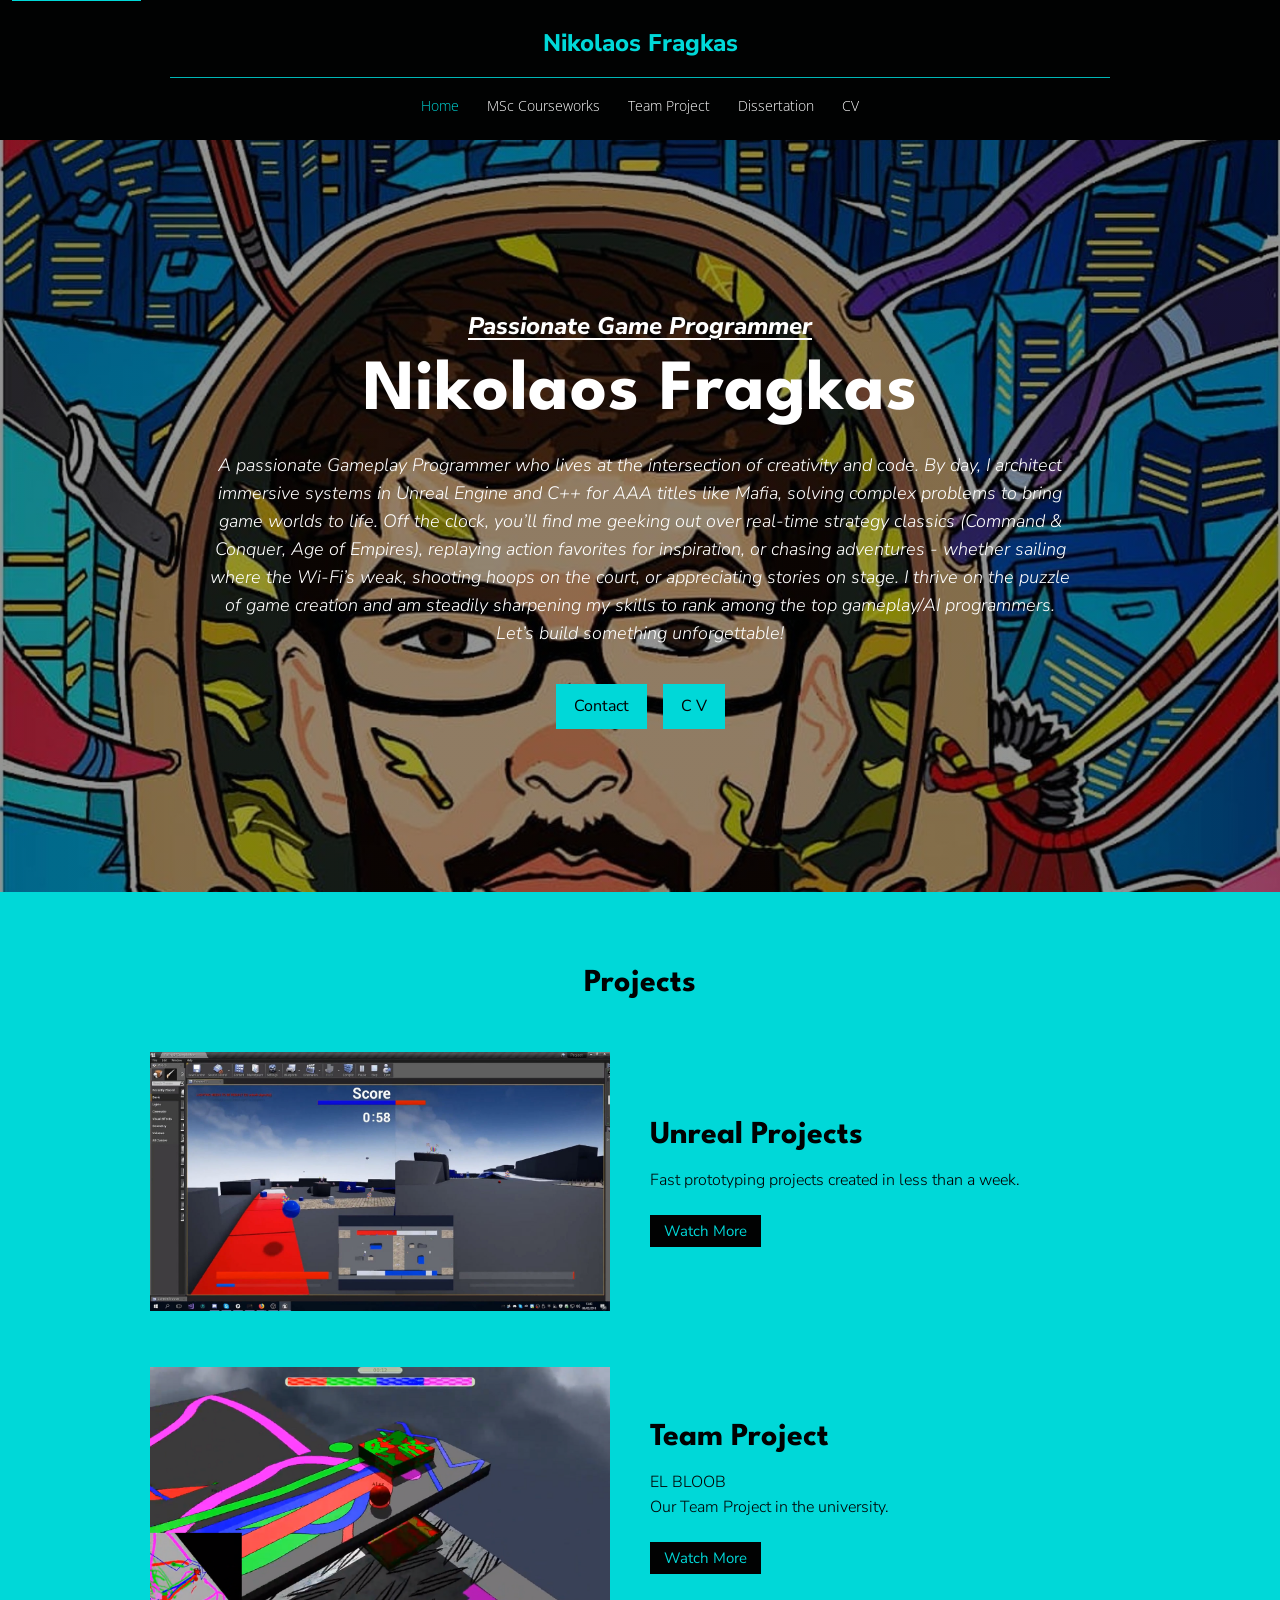
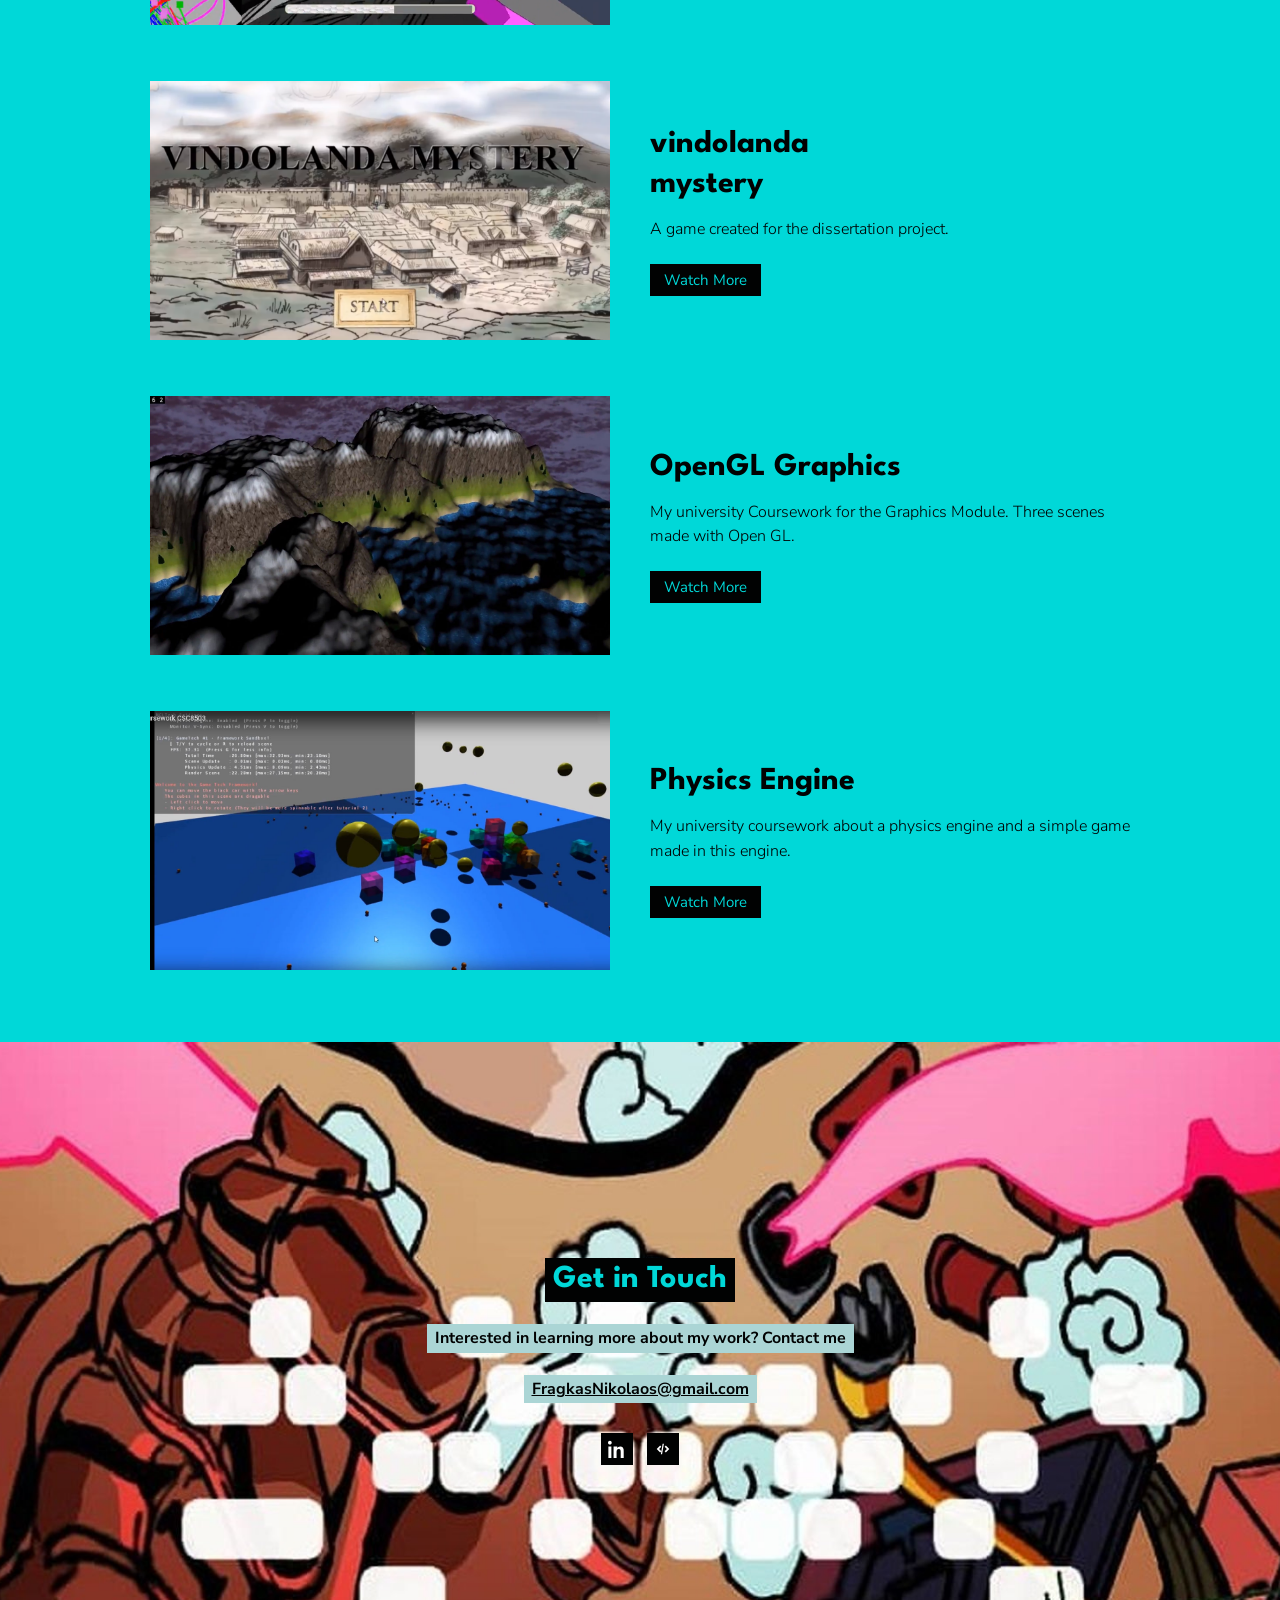
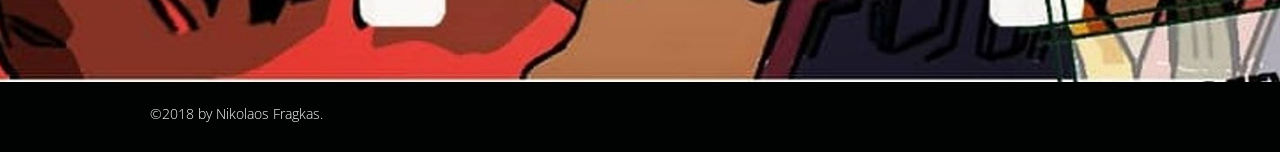
==== index.html @ 80aa6c99 "Copy the Wix portfolio into a static GitHub Pages site. Recreate the home page, project pages, and C" ====
<!DOCTYPE html>
<html lang="en">
<head>
  <meta charset="utf-8">
  <meta name="viewport" content="width=device-width, initial-scale=1">
  <title>Game Programmer | Nikolaos Fragkas</title>
  <meta name="description" content="Gameplay programmer portfolio of Nikolaos Fragkas. Unreal Engine, C++, AI, and game systems for Mafia and original projects.">
  <meta name="author" content="Nikolaos Fragkas">
  <meta name="theme-color" content="#010202">
  <link rel="icon" href="favicon.svg" type="image/svg+xml">
  <link rel="preconnect" href="https://fonts.googleapis.com">
  <link rel="preconnect" href="https://fonts.gstatic.com" crossorigin>
  <link href="https://fonts.googleapis.com/css2?family=League+Spartan:wght@600;700&amp;family=Nunito+Sans:ital,wght@0,300;0,400;0,700;0,800;1,300;1,700;1,800&amp;family=Open+Sans:wght@400;600&amp;display=swap" rel="stylesheet">
  <link rel="stylesheet" href="css/styles.css">
</head>
<body>
  <a class="skip-link" href="#content">Skip to content</a>
  <header class="site-header">
    <a class="logo" href="./">Nikolaos Fragkas</a>
    <hr class="header-rule">
    <input class="nav-toggle" type="checkbox" id="nav-toggle">
    <label class="nav-burger" for="nav-toggle" aria-label="Menu"><span></span></label>
    <nav class="site-nav" aria-label="Primary">
      <a href="./" aria-current="page">Home</a>
      <a href="courseworks/">MSc Courseworks</a>
      <a href="teamproject/">Team Project</a>
      <a href="dissertation/">Dissertation</a>
      <a href="cv/">CV</a>
    </nav>
  </header>
  <main id="content">

    <section class="hero">
      <div class="hero-inner">
        <p class="eyebrow">Passionate Game Programmer</p>
        <h1>Nikolaos Fragkas</h1>
        <p class="lede">A passionate Gameplay Programmer who lives at the intersection of creativity and code. By day, I architect immersive systems in Unreal Engine and C++ for AAA titles like Mafia, solving complex problems to bring game worlds to life. Off the clock, you’ll find me geeking out over real-time strategy classics (Command &amp; Conquer, Age of Empires), replaying action favorites for inspiration, or chasing adventures - whether sailing where the Wi-Fi’s weak, shooting hoops on the court, or appreciating stories on stage. I thrive on the puzzle of game creation and am steadily sharpening my skills to rank among the top gameplay/AI programmers. Let’s build something unforgettable!</p>
        <div class="button-row">
          <a class="btn" href="#homecontact">Contact</a>
          <a class="btn" href="assets/docs/Nikolaos-Fragkas-CV.pdf" target="_blank" rel="noopener">C V</a>
        </div>
      </div>
    </section>
    <section class="section section-cyan" id="projects">
      <div class="wrap">
        <h2 class="section-title">Projects</h2>
        <article class="project">
          <a href="unreal4project/"><img src="assets/images/unreal.jpg" alt="Unreal Engine gameplay prototype"></a>
          <div>
            <h3>Unreal Projects</h3>
            <p>Fast prototyping projects created in less than a week.</p>
            <a class="btn btn-dark" href="unreal4project/">Watch More</a>
          </div>
        </article>
        <article class="project">
          <img src="assets/images/elbloob.png" alt="El Bloob paint-control arena">
          <div>
            <h3>Team Project</h3>
            <p>EL BLOOB<br>Our Team Project in the university.</p>
            <a class="btn btn-dark" href="teamproject/">Watch More</a>
          </div>
        </article>
        <article class="project">
          <a href="dissertation/"><img src="assets/images/vindolanda.png" alt="Vindolanda Mystery title screen"></a>
          <div>
            <h3>vindolanda<br>mystery</h3>
            <p>A game created for the dissertation project.</p>
            <a class="btn btn-dark" href="dissertation/">Watch More</a>
          </div>
        </article>
        <article class="project">
          <a href="courseworks/"><img src="assets/images/graphics.jpg" alt="OpenGL terrain and lighting scenes"></a>
          <div>
            <h3>OpenGL Graphics</h3>
            <p>My university Coursework for the Graphics Module. Three scenes made with Open GL.</p>
            <a class="btn btn-dark" href="courseworks/">Watch More</a>
          </div>
        </article>
        <article class="project">
          <img src="assets/images/physics.jpg" alt="Custom physics engine demo">
          <div>
            <h3>Physics Engine</h3>
            <p>My university coursework about a physics engine and a simple game made in this engine.</p>
            <a class="btn btn-dark" href="courseworks/#physics">Watch More</a>
          </div>
        </article>
      </div>
    </section>
    <section class="contact" id="homecontact">
      <div>
        <h2>Get in Touch</h2><br>
        <p>Interested in learning more about my work? Contact me</p><br>
        <p><a href="mailto:FragkasNikolaos@gmail.com">FragkasNikolaos@gmail.com</a></p>
        
<div class="socials">
  <a href="https://www.linkedin.com/in/nikolaos-fragkas-6a0761135/" target="_blank" rel="noopener noreferrer" aria-label="LinkedIn">
    <svg viewBox="0 0 24 24" aria-hidden="true"><path d="M4.98 3.5C4.98 4.88 3.88 6 2.5 6S0 4.88 0 3.5 1.12 1 2.5 1s2.48 1.12 2.48 2.5zM.5 8.5h4V24h-4V8.5zM8.5 8.5h3.8v2.1h.05c.53-1 1.84-2.1 3.79-2.1 4.05 0 4.8 2.67 4.8 6.14V24h-4v-7.7c0-1.84-.03-4.2-2.56-4.2-2.56 0-2.95 2-2.95 4.06V24h-4V8.5z"/></svg>
  </a>
  <a href="https://www.codingame.com/profile/78af664668e95425b8b9f72c182a91101413352" target="_blank" rel="noopener noreferrer" aria-label="CodinGame">
    <svg viewBox="0 0 24 24" aria-hidden="true"><path d="M8.2 16.6 3.6 12l4.6-4.6 1.6 1.6L6.8 12l3 3-1.6 1.6zm7.6 0-1.6-1.6 3-3-3-3 1.6-1.6L20.4 12l-4.6 4.6zM13.2 5l-2.4 14h-1.7l2.4-14h1.7z"/></svg>
  </a>
</div>

      </div>
    </section>

  </main>
  <footer class="site-footer">
    <p>©2018 by Nikolaos Fragkas.</p>
  </footer>
</body>
</html>
---- css/styles.css ----
:root {
  --ink: #010202;
  --charcoal: #38393c;
  --cyan: #00d8d8;
  --cyan-deep: #00b0b0;
  --white: #ffffff;
  --chip: #abd5d5;
  --yellow: #ffe152;
  --content: 980px;
  --header: 148px;
  --font-display: "League Spartan", "Arial Narrow", Impact, sans-serif;
  --font-body: "Nunito Sans", "Avenir Next", "Segoe UI", sans-serif;
  --font-nav: "Open Sans", "Segoe UI", sans-serif;
  color-scheme: dark;
}

*,
*::before,
*::after {
  box-sizing: border-box;
}

html {
  scroll-behavior: smooth;
}

body {
  margin: 0;
  background: var(--white);
  color: var(--white);
  font-family: var(--font-body);
  font-weight: 300;
  font-size: 16px;
  line-height: 1.55;
}

img {
  max-width: 100%;
  display: block;
}

a {
  color: inherit;
}

.skip-link {
  position: absolute;
  left: 12px;
  top: -40px;
  background: var(--cyan);
  color: var(--ink);
  padding: 8px 12px;
  z-index: 100;
}

.skip-link:focus {
  top: 12px;
}

.site-header {
  background: var(--ink);
  text-align: center;
  padding: 28px 20px 18px;
}

.logo {
  display: inline-block;
  color: var(--cyan);
  font-family: var(--font-body);
  font-weight: 800;
  font-size: 24px;
  line-height: 1.25;
  text-decoration: none;
}

.logo:hover,
.logo:focus-visible {
  color: var(--white);
}

.header-rule {
  width: min(940px, 100%);
  height: 1px;
  margin: 18px auto 10px;
  background: rgba(0, 216, 216, 0.85);
  border: 0;
}

.nav-toggle {
  position: absolute;
  opacity: 0;
  pointer-events: none;
}

.nav-burger {
  display: none;
}

.site-nav {
  display: flex;
  justify-content: center;
  flex-wrap: wrap;
  gap: 8px 28px;
  padding: 8px 0 6px;
}

.site-nav a {
  color: var(--white);
  font-family: var(--font-nav);
  font-size: 14px;
  line-height: 1.43;
  text-decoration: none;
}

.site-nav a:hover,
.site-nav a:focus-visible,
.site-nav a[aria-current="page"] {
  color: var(--cyan);
}

.hero {
  position: relative;
  min-height: min(calc(100vh - var(--header)), 820px);
  display: grid;
  place-items: center;
  background:
    linear-gradient(rgba(1, 2, 2, 0.42), rgba(1, 2, 2, 0.42)),
    url("../assets/images/hero.jpg") center 18% / cover no-repeat;
  padding: 72px 20px 64px;
  text-align: center;
}

.hero-inner {
  width: min(940px, 100%);
}

.eyebrow {
  margin: 0 0 14px;
  font-style: italic;
  font-weight: 800;
  font-size: 24px;
  line-height: 1.25;
  text-decoration: underline;
  text-underline-offset: 4px;
}

.hero h1 {
  margin: 0 0 22px;
  font-family: var(--font-display);
  font-weight: 700;
  font-size: clamp(48px, 7vw, 72px);
  line-height: 1.05;
  letter-spacing: 0.01em;
}

.lede {
  margin: 0 auto 36px;
  max-width: 860px;
  font-style: italic;
  font-size: 18px;
  font-weight: 300;
}

.button-row {
  display: flex;
  justify-content: center;
  gap: 16px;
  flex-wrap: wrap;
}

.btn {
  display: inline-flex;
  align-items: center;
  justify-content: center;
  min-height: 45px;
  padding: 8px 18px;
  border: 0;
  border-radius: 0;
  background: var(--cyan);
  color: var(--ink);
  font-family: var(--font-body);
  font-size: 16px;
  font-weight: 400;
  line-height: 1.2;
  text-decoration: none;
  transition: background-color 0.4s ease, color 0.4s ease;
}

.btn:hover,
.btn:focus-visible {
  background: rgba(0, 216, 216, 0.72);
}

.btn-dark {
  min-height: 32px;
  padding: 6px 14px;
  background: var(--ink);
  color: var(--cyan);
  font-size: 15px;
}

.btn-dark:hover,
.btn-dark:focus-visible {
  background: rgba(1, 2, 2, 0.72);
  color: var(--white);
}

.btn-black {
  background: var(--ink);
  color: var(--white);
}

.btn-black:hover,
.btn-black:focus-visible {
  background: rgba(1, 2, 2, 0.72);
  color: var(--cyan);
}

.btn-light {
  background: var(--white);
  color: var(--ink);
}

.btn-light:hover,
.btn-light:focus-visible {
  background: rgba(255, 255, 255, 0.78);
}

.section {
  padding: 72px 20px;
}

.section-cyan {
  background: var(--cyan);
  color: var(--ink);
}

.section-charcoal {
  background: var(--charcoal);
  color: var(--white);
}

.section-ink {
  background: var(--ink);
  color: var(--white);
}

.wrap {
  width: min(var(--content), 100%);
  margin: 0 auto;
}

.section-title {
  margin: 0 0 48px;
  font-family: var(--font-display);
  font-weight: 700;
  font-size: 32px;
  line-height: 1.25;
  text-align: center;
}

.project {
  display: grid;
  grid-template-columns: minmax(0, 460px) minmax(0, 1fr);
  gap: 40px;
  align-items: center;
  margin: 0 auto 56px;
}

.project:last-child {
  margin-bottom: 0;
}

.project img {
  width: 100%;
  height: auto;
  aspect-ratio: 16 / 9;
  object-fit: cover;
  background: #111;
}

.project h3 {
  margin: 0 0 12px;
  font-family: var(--font-display);
  font-weight: 700;
  font-size: 32px;
  line-height: 1.25;
}

.project p {
  margin: 0 0 22px;
  font-size: 16px;
}

.contact {
  position: relative;
  min-height: 640px;
  display: grid;
  place-items: center;
  text-align: center;
  padding: 72px 20px;
  background:
    url("../assets/images/contact.jpg") center / cover no-repeat;
  color: var(--ink);
}

.contact h2,
.contact p {
  display: inline-block;
  margin: 0 0 22px;
  padding: 2px 8px;
}

.contact h2 {
  background: var(--ink);
  color: var(--cyan);
  font-family: var(--font-display);
  font-weight: 700;
  font-size: 32px;
  line-height: 1.25;
}

.contact p {
  background: var(--chip);
  color: var(--ink);
  font-weight: 700;
}

.contact a {
  color: var(--ink);
}

.socials {
  display: flex;
  justify-content: center;
  gap: 14px;
  margin-top: 8px;
}

.socials a {
  width: 32px;
  height: 32px;
  display: grid;
  place-items: center;
  background: var(--ink);
  color: var(--white);
}

.socials svg {
  width: 18px;
  height: 18px;
  fill: currentColor;
}

.site-footer {
  background: var(--ink);
  color: var(--white);
  padding: 22px 20px 28px;
  font-family: var(--font-nav);
  font-size: 14px;
  line-height: 1.43;
}

.site-footer p {
  width: min(var(--content), 100%);
  margin: 0 auto;
}

.split {
  display: grid;
  grid-template-columns: minmax(0, 1fr) minmax(0, 1fr);
  gap: 36px;
  align-items: center;
}

.split .copy {
  text-align: center;
}

.split h1,
.stack h1,
.stack h2.display {
  margin: 0 0 12px;
  font-family: var(--font-display);
  font-weight: 700;
  font-size: 32px;
  line-height: 1.2;
}

.subhead {
  margin: 0 0 18px;
  font-weight: 800;
  font-size: 20px;
  line-height: 1.25;
}

.copy p,
.stack p {
  margin: 0 0 16px;
}

.video {
  position: relative;
  width: 100%;
  aspect-ratio: 16 / 9;
  background: #000;
}

.video iframe {
  position: absolute;
  inset: 0;
  width: 100%;
  height: 100%;
  border: 0;
}

.stack {
  width: min(860px, 100%);
  margin: 0 auto;
  text-align: center;
}

.stack .video,
.stack + .video,
.video-block {
  width: min(940px, 100%);
  margin: 28px auto 0;
}

.stack ul,
.job ul,
.plain-list {
  text-align: left;
  margin: 12px auto 20px;
  padding-left: 1.2em;
}

.stack li + li,
.job li + li {
  margin-top: 8px;
}

.button-cluster {
  display: flex;
  flex-wrap: wrap;
  justify-content: center;
  gap: 16px;
}

.banner {
  position: relative;
  min-height: 440px;
  display: grid;
  place-items: center;
  text-align: center;
  padding: 48px 20px;
  background-position: center;
  background-size: cover;
  background-repeat: no-repeat;
}

.banner::before {
  content: "";
  position: absolute;
  inset: 0;
  background: #010202;
  opacity: 0.32;
}

.banner.bare::before {
  opacity: 0;
}

.banner .banner-inner {
  position: relative;
  z-index: 1;
}

.banner h1,
.banner h2 {
  margin: 0;
  font-family: var(--font-display);
  font-weight: 700;
  font-size: clamp(28px, 4vw, 32px);
  line-height: 1.25;
  text-shadow: 0 1px 2px rgba(0, 0, 0, 0.35);
}

.banner p {
  margin: 10px 0 0;
  font-weight: 800;
  font-size: 20px;
  text-shadow: 0 1px 2px rgba(0, 0, 0, 0.35);
}

.banner-work { background-image: url("../assets/images/cv-work.jpg"); }
.banner-edu { background-image: url("../assets/images/cv-edu.jpg"); }
.banner-skills { background-image: url("../assets/images/cv-skills.jpg"); }
.banner-activities { background-image: url("../assets/images/cv-activities.jpg"); }

.banner-edu h2 {
  color: var(--ink);
  text-shadow: 0 0 8px rgba(255, 255, 255, 0.85);
}

.banner-skills h2 {
  color: var(--cyan);
}

.jobs {
  padding: 56px 20px 72px;
}

.job + .job {
  margin-top: 42px;
}

.job h2,
.job h3 {
  margin: 0 0 8px;
  font-family: var(--font-display);
  font-weight: 700;
  font-size: 32px;
  line-height: 1.25;
}

.job .when,
.job .game {
  margin: 0 0 6px;
  font-weight: 800;
  font-size: 20px;
  line-height: 1.25;
}

.job .game {
  font-size: 18px;
  margin-bottom: 12px;
}

.two-col {
  display: grid;
  grid-template-columns: 1fr 1fr;
  gap: 40px;
}

.two-col h3 {
  margin: 0 0 12px;
  font-family: var(--font-display);
  font-weight: 700;
  font-size: 32px;
  line-height: 1.25;
}

.section-cyan a:not(.btn) {
  color: var(--ink);
}

.ink-title {
  color: var(--cyan);
}

.pdf-banner {
  min-height: 340px;
}

.btn-pdf {
  min-height: 52px;
  padding: 8px 28px;
  border: 3px solid #000;
  border-radius: 5px;
  background: var(--yellow);
  color: var(--ink);
  font-family: Arial, Helvetica, sans-serif;
  font-weight: 700;
  font-size: 20px;
  box-shadow: 0 3px 0 rgba(255, 140, 98, 0.35);
}

.btn-pdf:hover,
.btn-pdf:focus-visible {
  background: var(--ink);
  color: var(--yellow);
  border-color: var(--yellow);
}

:focus-visible {
  outline: 2px solid var(--cyan);
  outline-offset: 3px;
}

@media (max-width: 860px) {
  .nav-burger {
    display: inline-flex;
    flex-direction: column;
    justify-content: center;
    gap: 5px;
    width: 42px;
    height: 42px;
    margin-top: 8px;
    cursor: pointer;
  }

.nav-burger span,
.nav-burger::before,
.nav-burger::after {
  content: "";
  display: block;
  width: 22px;
  height: 2px;
  background: var(--cyan);
}

  .site-nav {
    display: none;
    flex-direction: column;
    align-items: center;
    gap: 14px;
    padding: 12px 0 4px;
  }

  .nav-toggle:checked ~ .site-nav {
    display: flex;
  }

  .nav-toggle:checked + .nav-burger span {
    opacity: 0;
  }

  .nav-toggle:checked + .nav-burger::before {
    transform: translateY(7px) rotate(45deg);
  }

  .nav-toggle:checked + .nav-burger::after {
    transform: translateY(-7px) rotate(-45deg);
  }

  .project,
  .split,
  .two-col {
    grid-template-columns: 1fr;
  }

  .hero h1 {
    font-size: 48px;
  }

  .project h3,
  .job h2,
  .job h3,
  .section-title {
    font-size: 28px;
  }
}
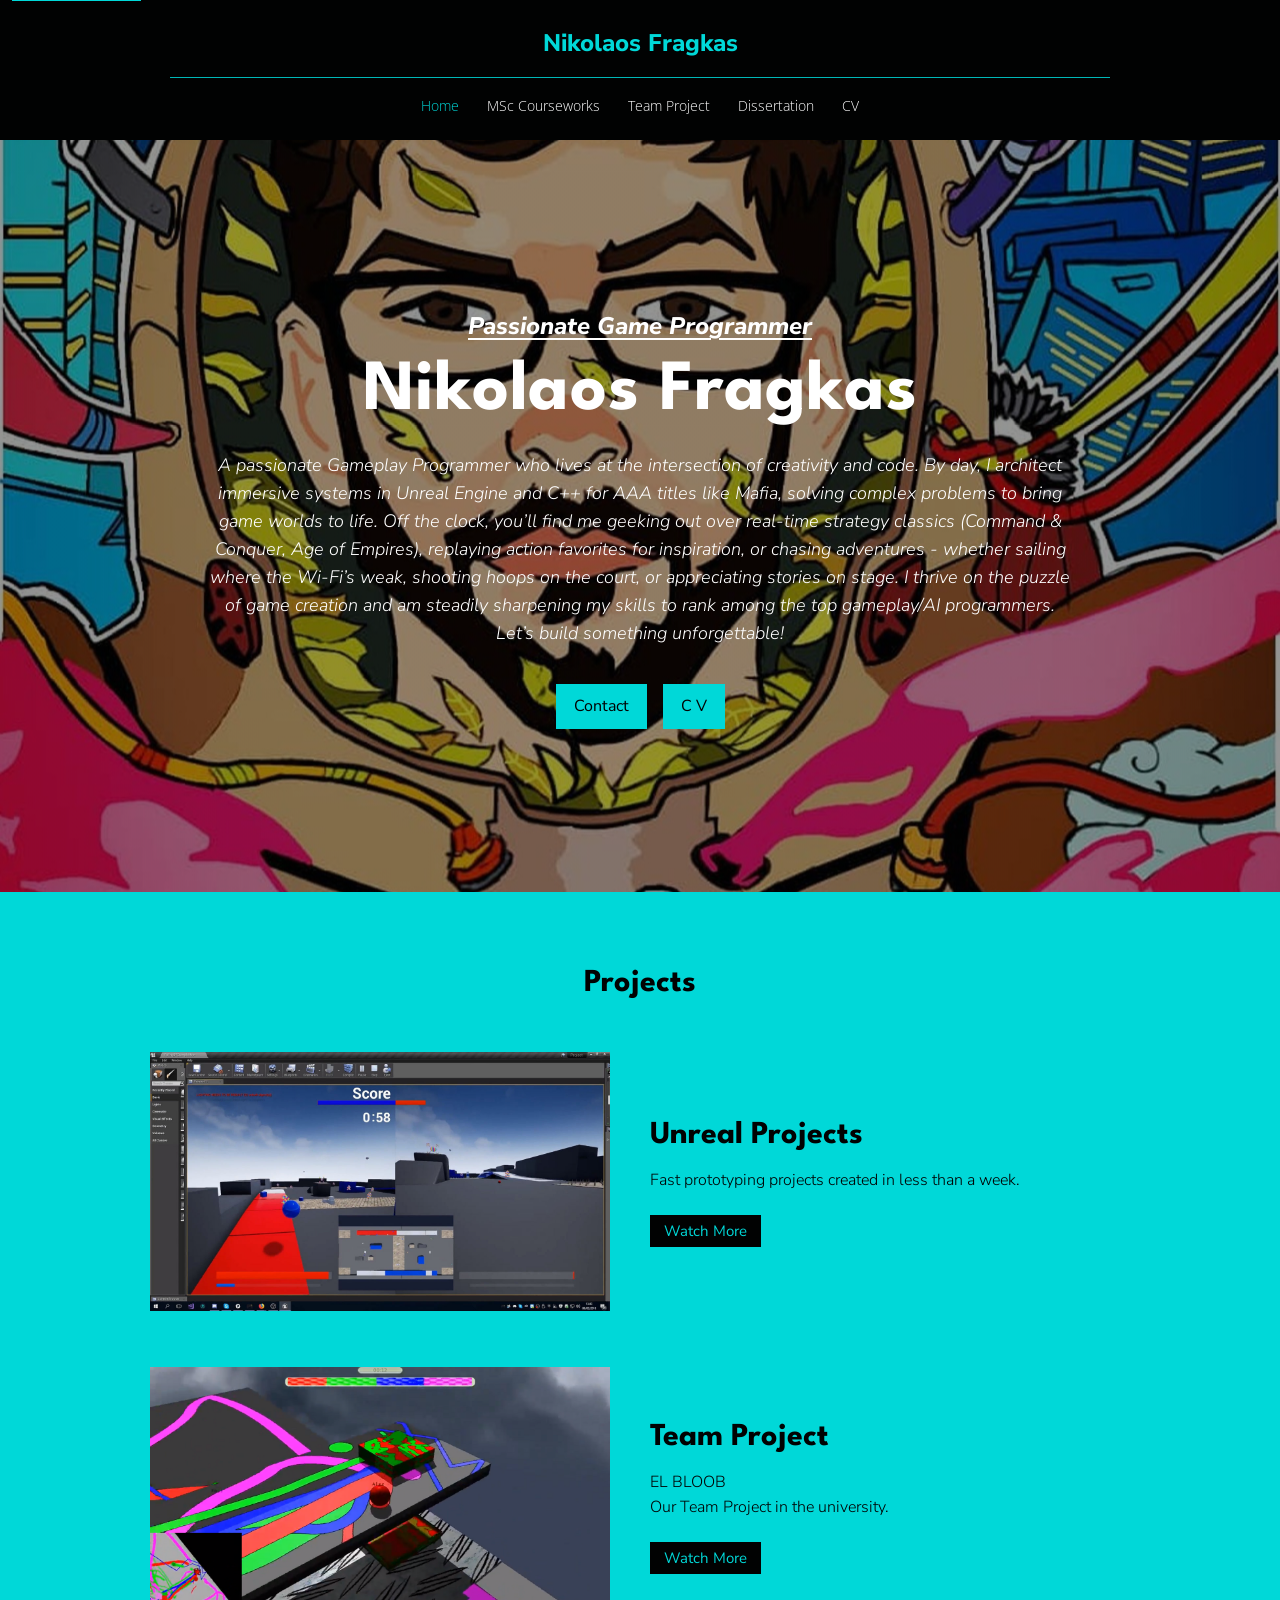
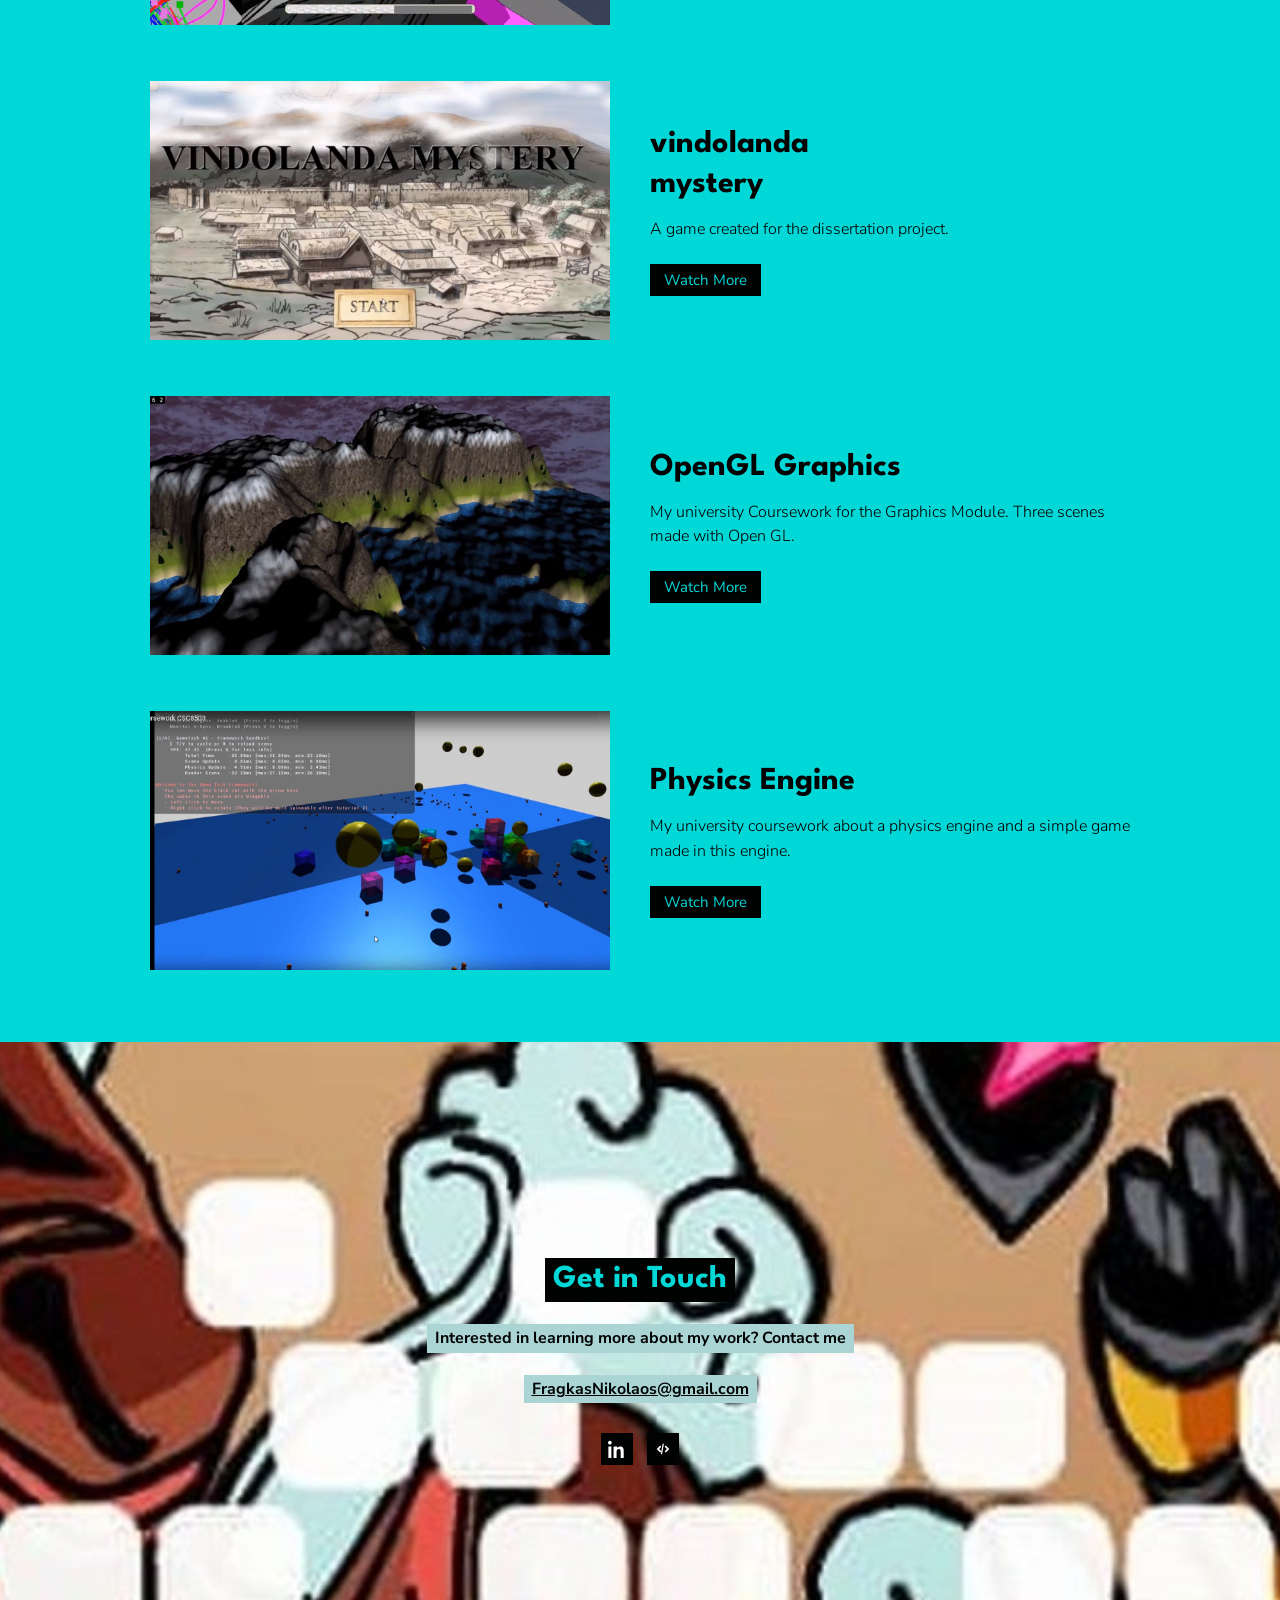
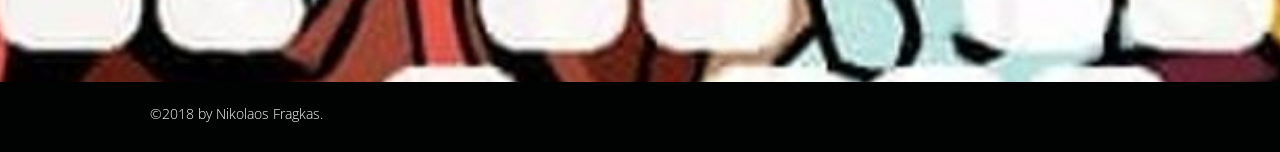
==== commit 9c28ea2b: "Move background photos slower than the text in front of them. The hero, contact band, and CV banners" ====
--- a/index.html
+++ b/index.html
@@ -30,7 +30,8 @@
   </header>
   <main id="content">
 
-    <section class="hero">
+    <section class="hero parallax">
+      <div class="parallax-bg" aria-hidden="true"></div>
       <div class="hero-inner">
         <p class="eyebrow">Passionate Game Programmer</p>
         <h1>Nikolaos Fragkas</h1>
@@ -86,7 +87,8 @@
         </article>
       </div>
     </section>
-    <section class="contact" id="homecontact">
+    <section class="contact parallax" id="homecontact">
+      <div class="parallax-bg" aria-hidden="true"></div>
       <div>
         <h2>Get in Touch</h2><br>
         <p>Interested in learning more about my work? Contact me</p><br>
@@ -108,5 +110,6 @@
   <footer class="site-footer">
     <p>©2018 by Nikolaos Fragkas.</p>
   </footer>
+  <script src="js/parallax.js"></script>
 </body>
 </html>
--- a/css/styles.css
+++ b/css/styles.css
@@ -118,16 +118,45 @@
   color: var(--cyan);
 }
 
+.parallax {
+  position: relative;
+  overflow: clip;
+  isolation: isolate;
+}
+
+.parallax-bg {
+  position: absolute;
+  z-index: 0;
+  left: 0;
+  width: 100%;
+  top: -50vh;
+  height: calc(100% + 100vh);
+  background-repeat: no-repeat;
+  background-size: cover;
+  background-position: center;
+  pointer-events: none;
+  will-change: transform;
+}
+
+.parallax > :not(.parallax-bg) {
+  position: relative;
+  z-index: 1;
+}
+
 .hero {
   position: relative;
   min-height: min(calc(100vh - var(--header)), 820px);
   display: grid;
   place-items: center;
-  background:
-    linear-gradient(rgba(1, 2, 2, 0.42), rgba(1, 2, 2, 0.42)),
-    url("../assets/images/hero.jpg") center 18% / cover no-repeat;
   padding: 72px 20px 64px;
   text-align: center;
+}
+
+.hero .parallax-bg {
+  background-image:
+    linear-gradient(rgba(1, 2, 2, 0.42), rgba(1, 2, 2, 0.42)),
+    url("../assets/images/hero.jpg");
+  background-position: center, center 28%;
 }
 
 .hero-inner {
@@ -299,9 +328,11 @@
   place-items: center;
   text-align: center;
   padding: 72px 20px;
-  background:
-    url("../assets/images/contact.jpg") center / cover no-repeat;
-  color: var(--ink);
+  color: var(--ink);
+}
+
+.contact .parallax-bg {
+  background-image: url("../assets/images/contact.jpg");
 }
 
 .contact h2,
@@ -493,10 +524,26 @@
   text-shadow: 0 1px 2px rgba(0, 0, 0, 0.35);
 }
 
-.banner-work { background-image: url("../assets/images/cv-work.jpg"); }
-.banner-edu { background-image: url("../assets/images/cv-edu.jpg"); }
-.banner-skills { background-image: url("../assets/images/cv-skills.jpg"); }
-.banner-activities { background-image: url("../assets/images/cv-activities.jpg"); }
+.banner.parallax::before {
+  content: none;
+}
+
+.banner .parallax-bg::after {
+  content: "";
+  position: absolute;
+  inset: 0;
+  background: #010202;
+  opacity: 0.32;
+}
+
+.banner.bare .parallax-bg::after {
+  opacity: 0;
+}
+
+.banner-work .parallax-bg { background-image: url("../assets/images/cv-work.jpg"); }
+.banner-edu .parallax-bg { background-image: url("../assets/images/cv-edu.jpg"); }
+.banner-skills .parallax-bg { background-image: url("../assets/images/cv-skills.jpg"); }
+.banner-activities .parallax-bg { background-image: url("../assets/images/cv-activities.jpg"); }
 
 .banner-edu h2 {
   color: var(--ink);
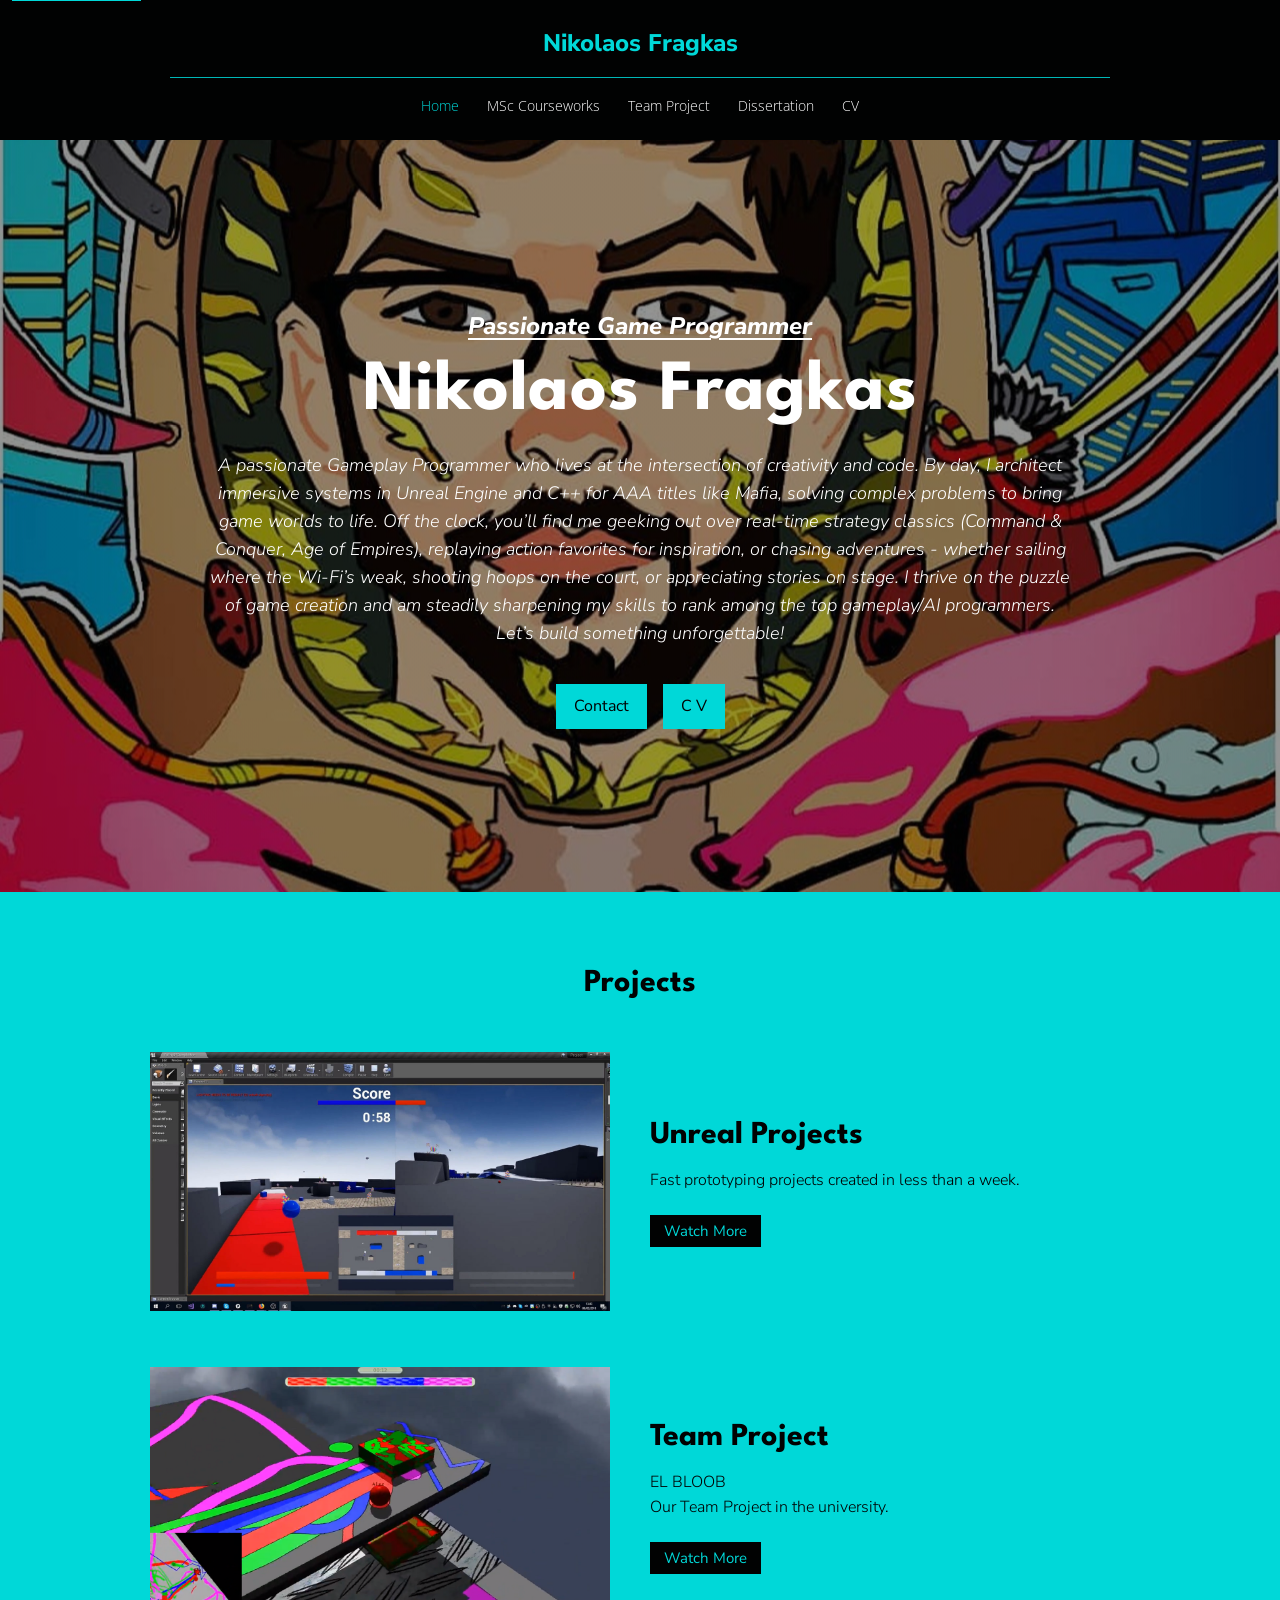
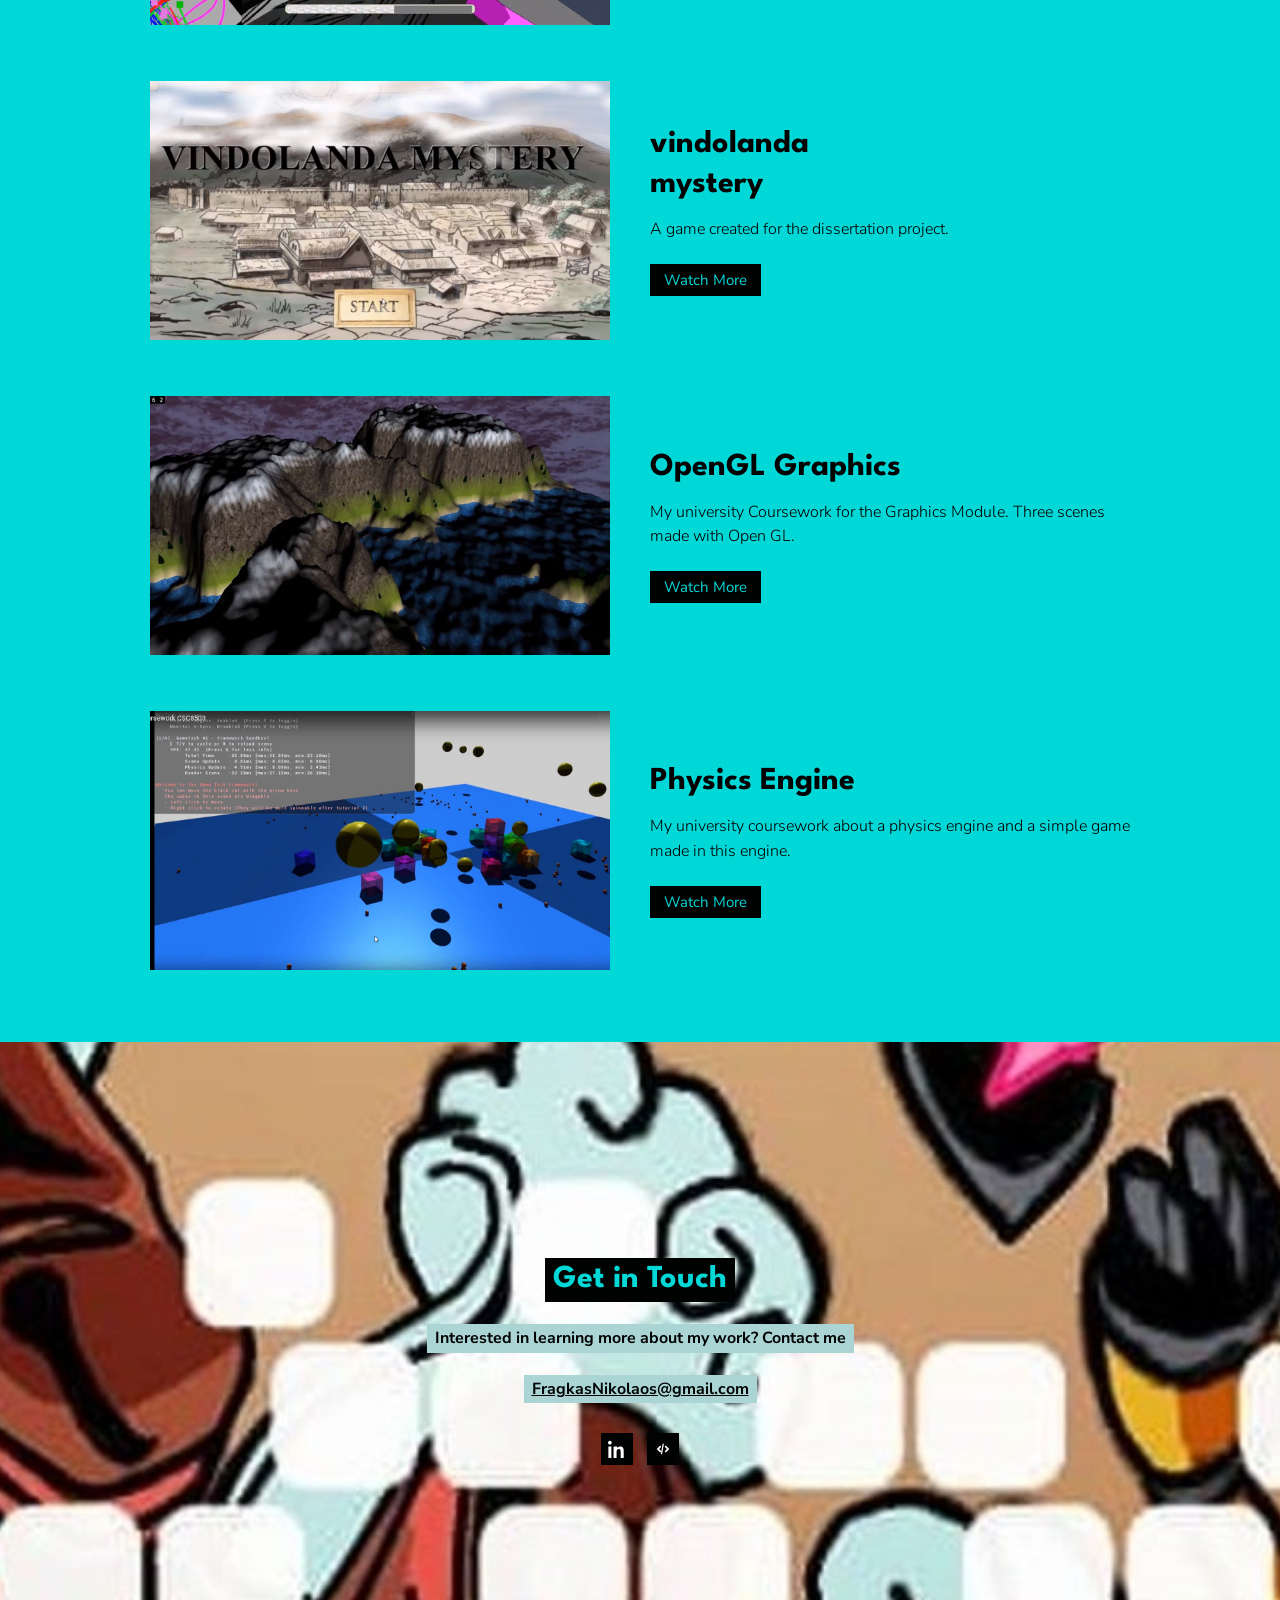
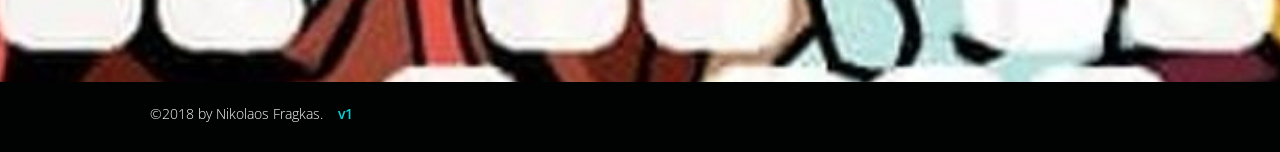
==== commit 21795ac6: "Show a version in the footer and stamp it on each publish. Every page now ends with v1. The Pages wo" ====
--- a/index.html
+++ b/index.html
@@ -108,7 +108,7 @@
 
   </main>
   <footer class="site-footer">
-    <p>©2018 by Nikolaos Fragkas.</p>
+    <p>©2018 by Nikolaos Fragkas. <span class="site-version">v1</span></p>
   </footer>
   <script src="js/parallax.js"></script>
 </body>
--- a/css/styles.css
+++ b/css/styles.css
@@ -397,6 +397,13 @@
   margin: 0 auto;
 }
 
+.site-version {
+  margin-left: 0.75em;
+  color: var(--cyan);
+  font-weight: 600;
+  letter-spacing: 0.04em;
+}
+
 .split {
   display: grid;
   grid-template-columns: minmax(0, 1fr) minmax(0, 1fr);
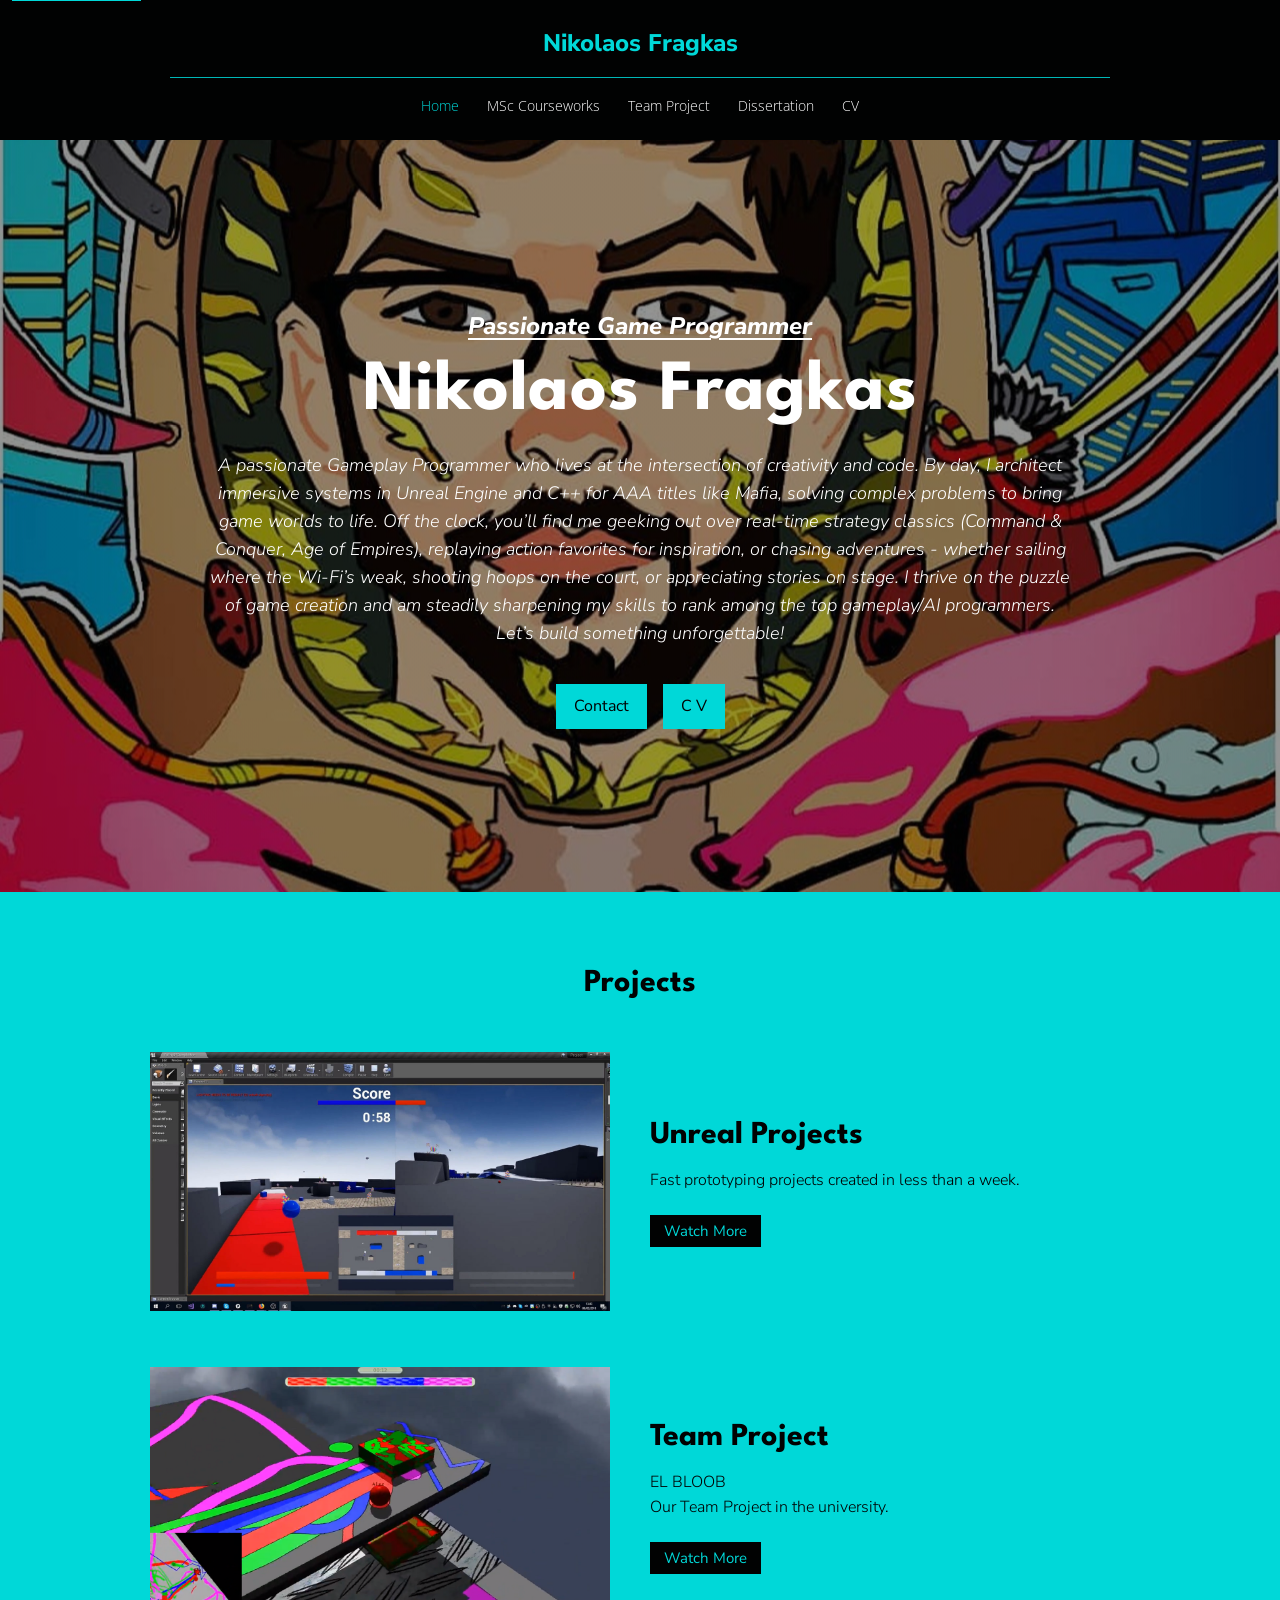
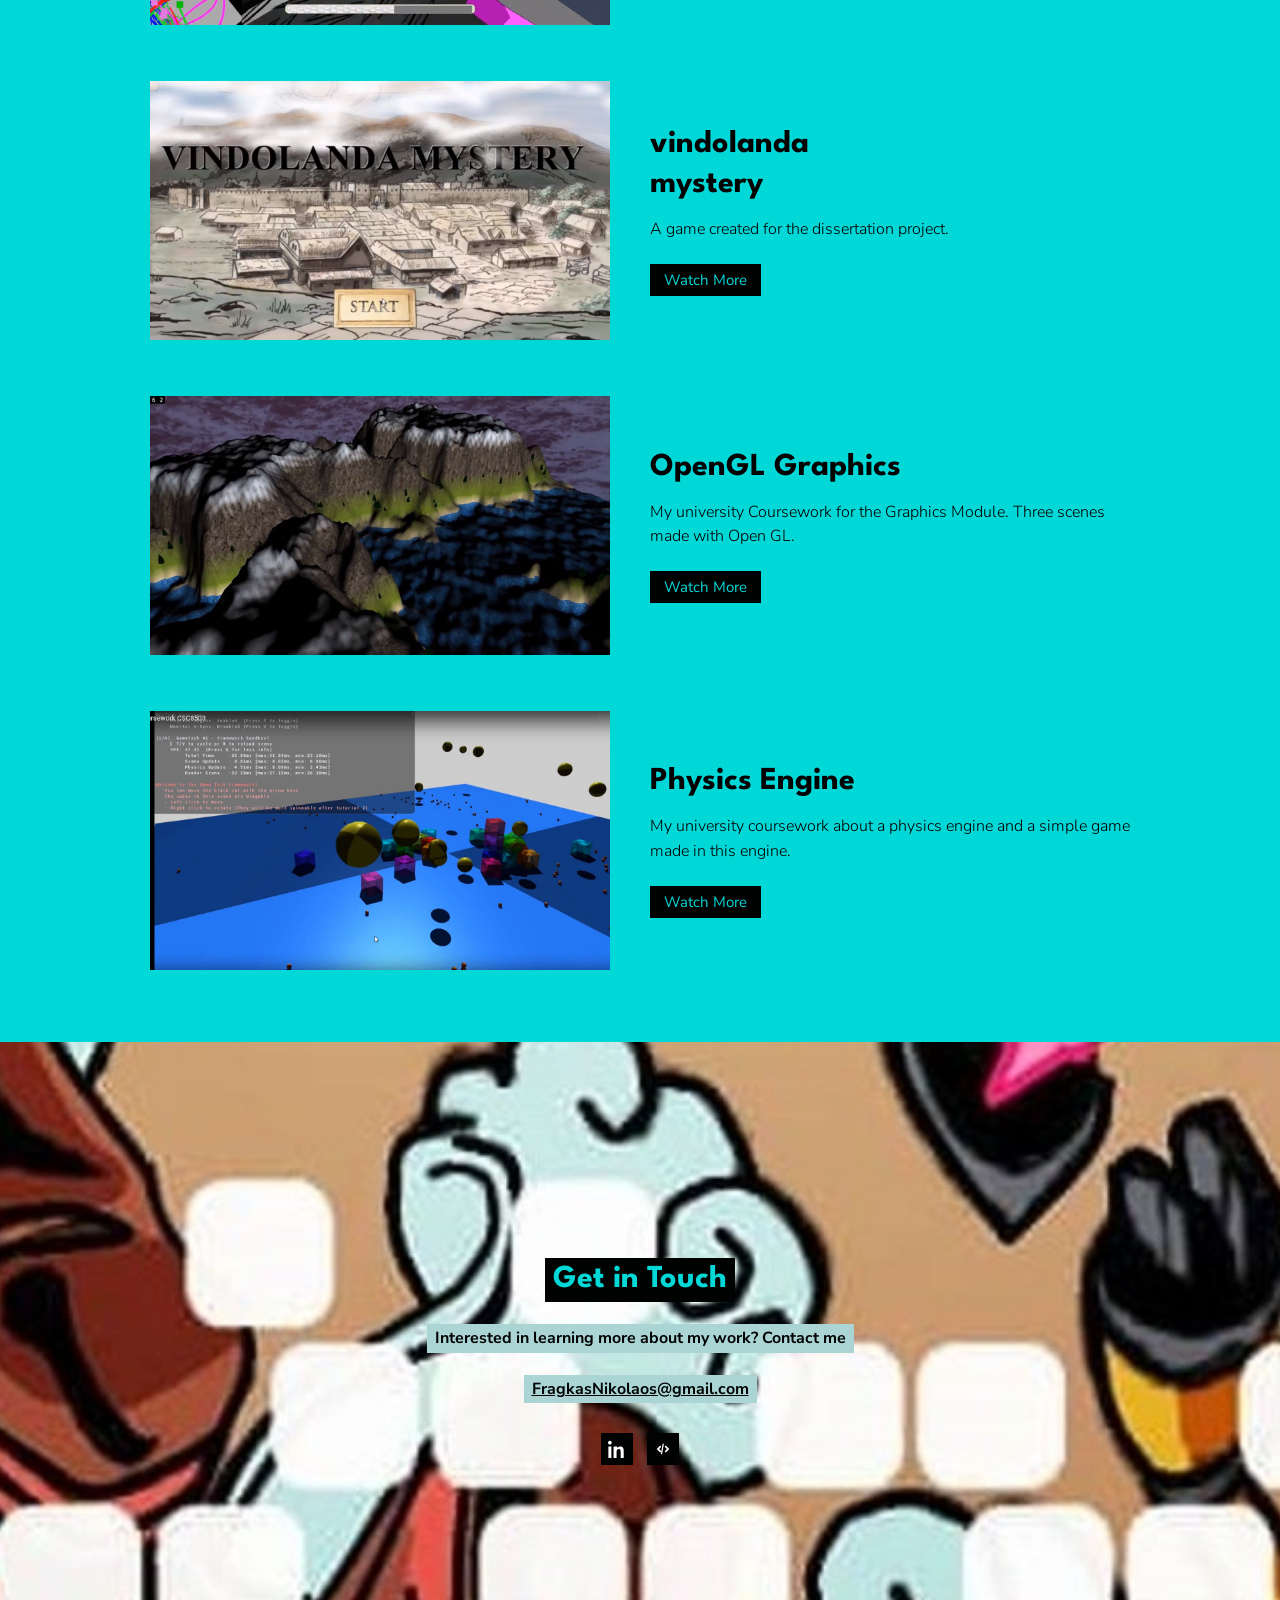
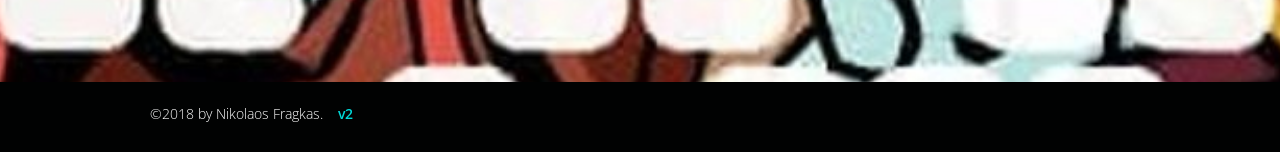
==== commit 26b99a9b: "Move the project photos behind the remaining pages. Courseworks, the team project, the dissertation," ====
--- a/index.html
+++ b/index.html
@@ -108,7 +108,7 @@
 
   </main>
   <footer class="site-footer">
-    <p>©2018 by Nikolaos Fragkas. <span class="site-version">v1</span></p>
+    <p>©2018 by Nikolaos Fragkas. <span class="site-version">v2</span></p>
   </footer>
   <script src="js/parallax.js"></script>
 </body>
--- a/css/styles.css
+++ b/css/styles.css
@@ -274,6 +274,37 @@
   color: var(--white);
 }
 
+.section.parallax {
+  background: transparent;
+}
+
+.section .parallax-bg::after {
+  content: "";
+  position: absolute;
+  inset: 0;
+}
+
+.section-charcoal.parallax .parallax-bg::after {
+  background: var(--charcoal);
+  opacity: 0.72;
+}
+
+.section-cyan.parallax .parallax-bg::after {
+  background: var(--cyan);
+  opacity: 0.74;
+}
+
+.section-ink.parallax .parallax-bg::after {
+  background: var(--ink);
+  opacity: 0.74;
+}
+
+.section-graphics .parallax-bg { background-image: url("../assets/images/graphics.jpg"); }
+.section-physics .parallax-bg { background-image: url("../assets/images/physics.jpg"); }
+.section-elbloob .parallax-bg { background-image: url("../assets/images/elbloob.png"); }
+.section-vindolanda .parallax-bg { background-image: url("../assets/images/vindolanda.png"); }
+.section-unreal .parallax-bg { background-image: url("../assets/images/unreal.jpg"); }
+
 .wrap {
   width: min(var(--content), 100%);
   margin: 0 auto;
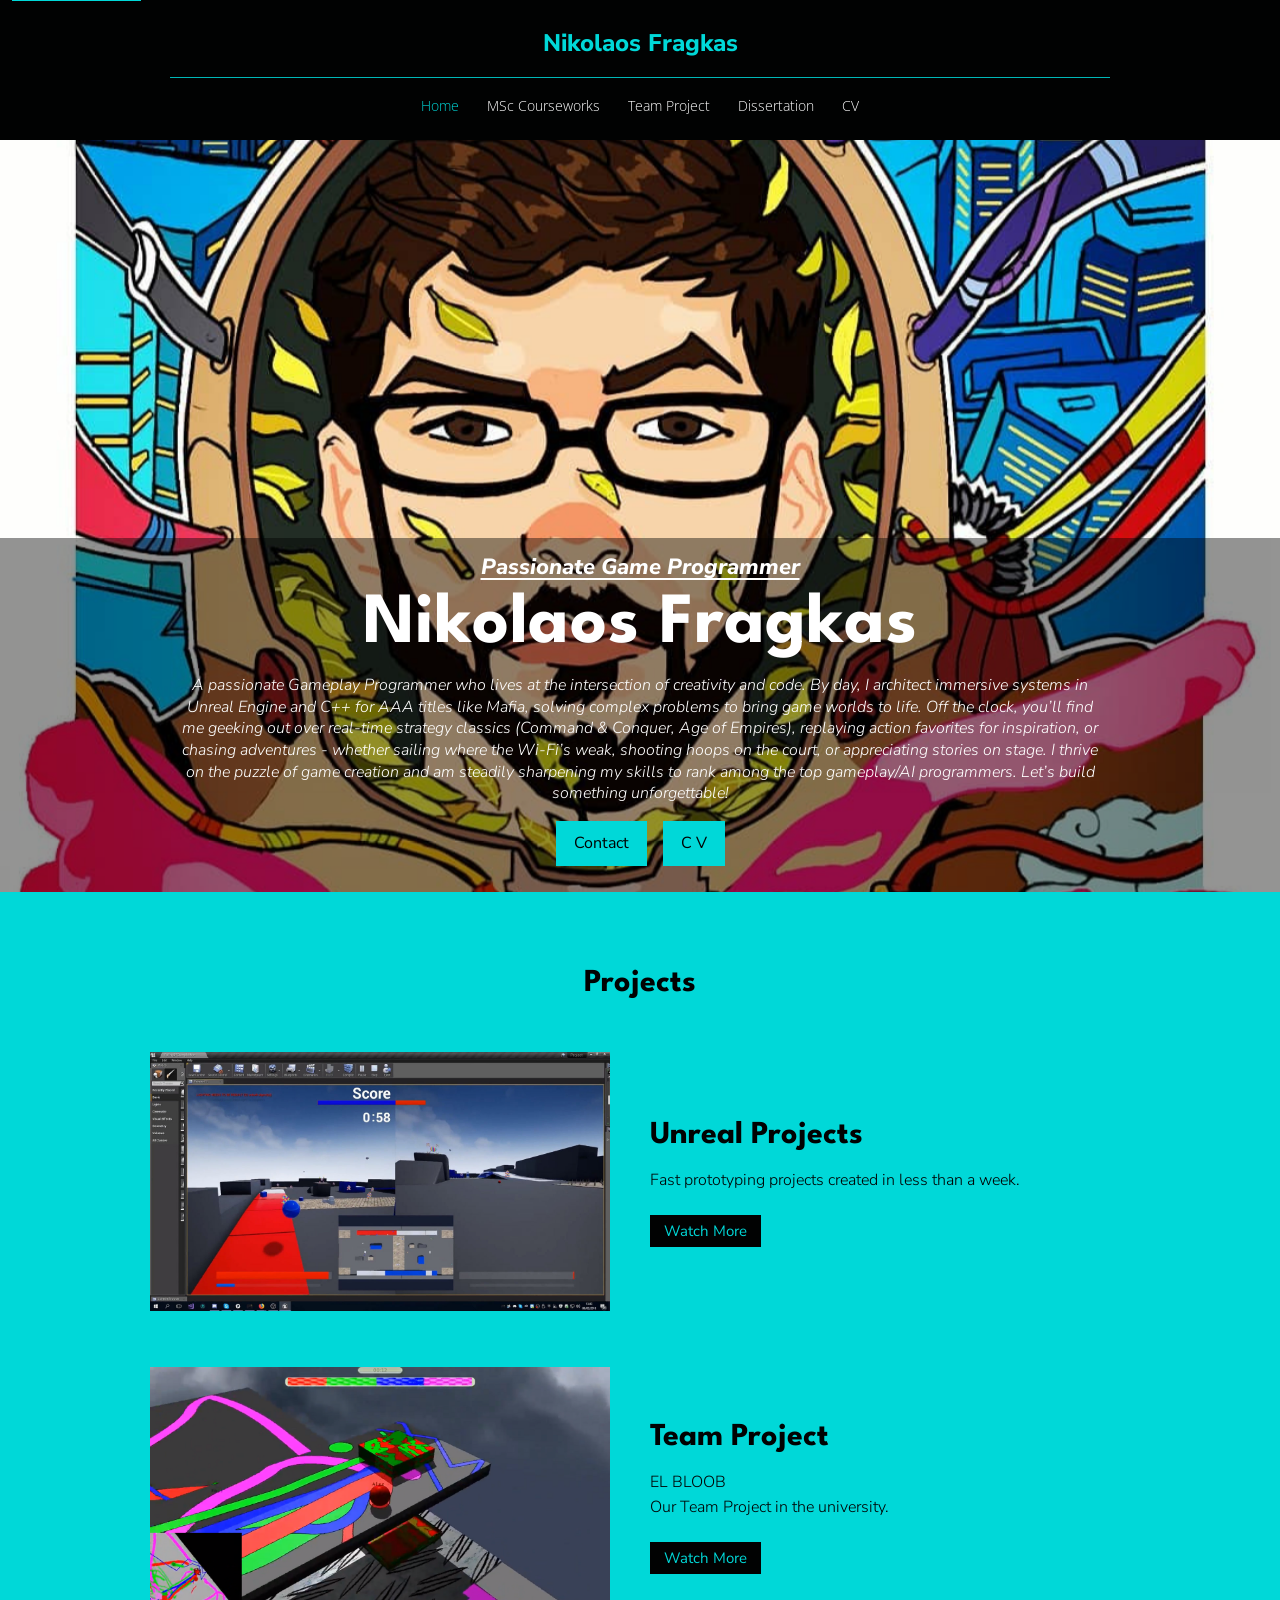
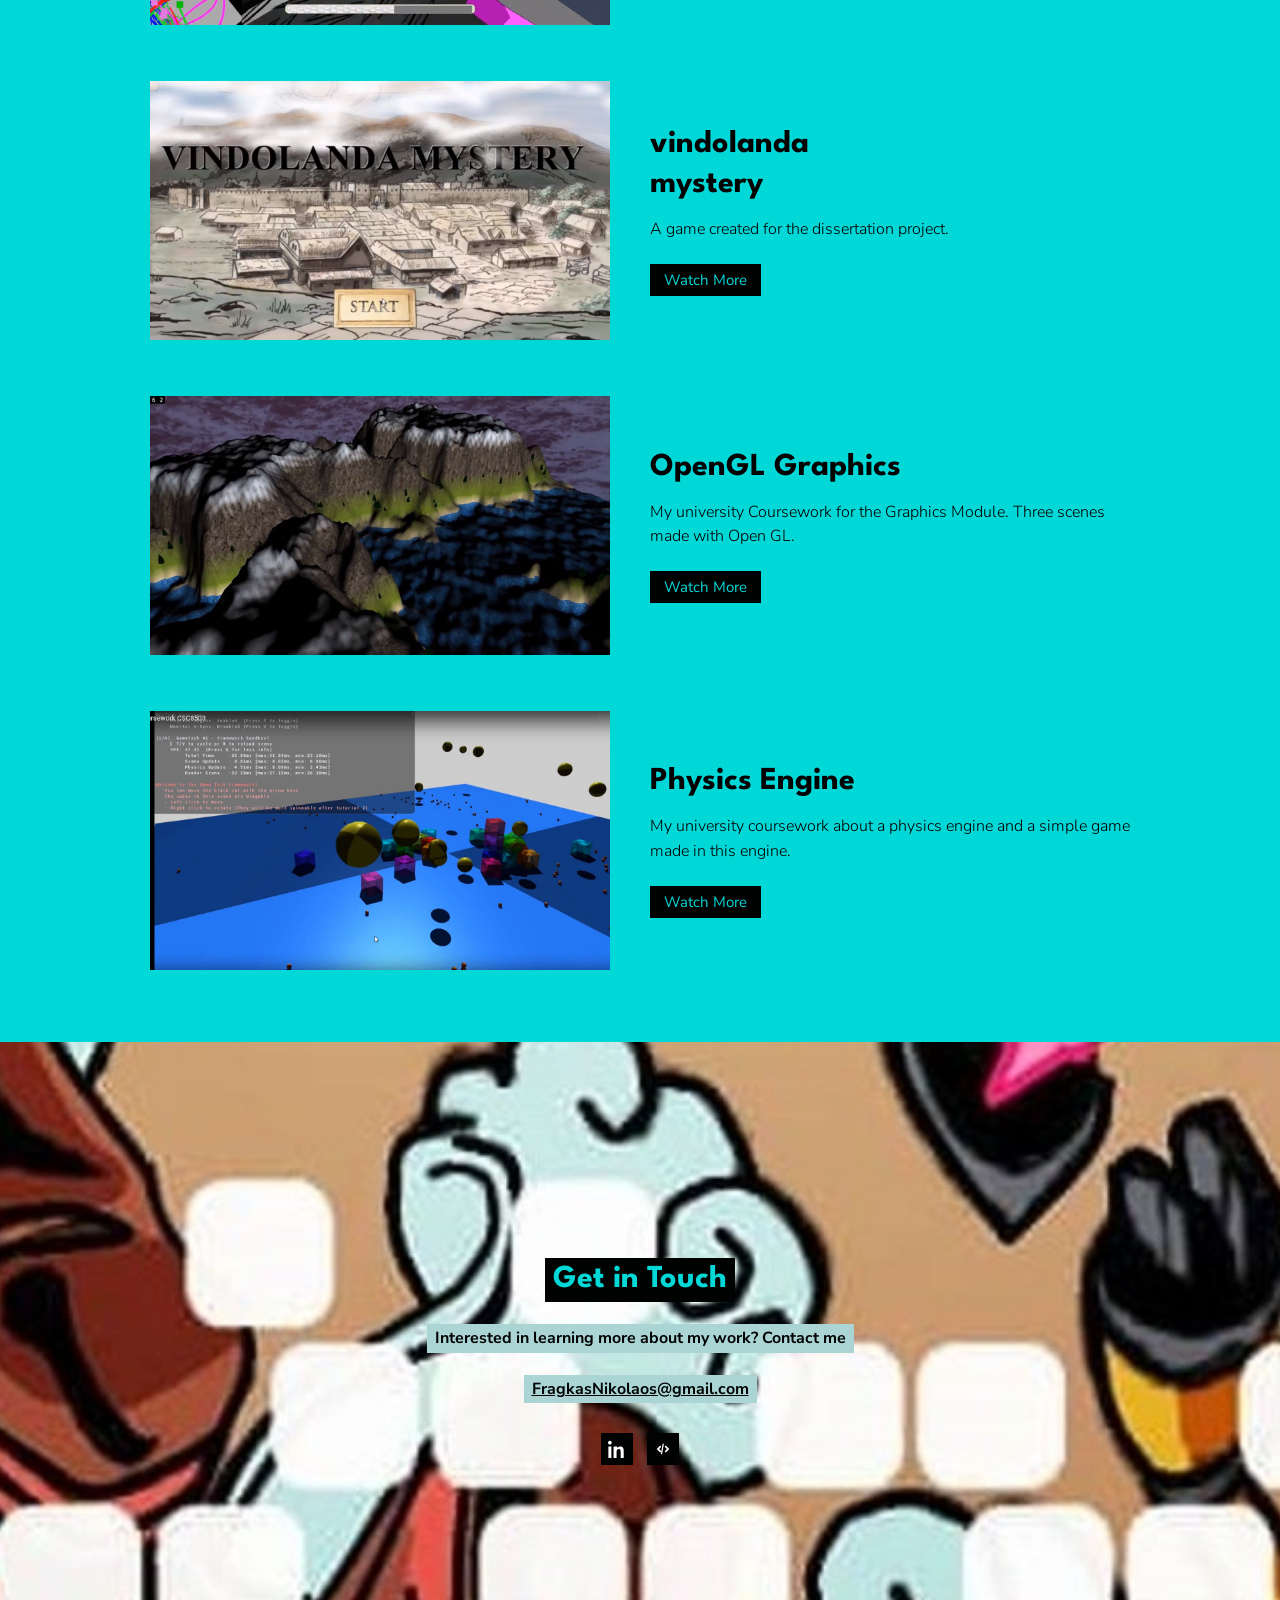
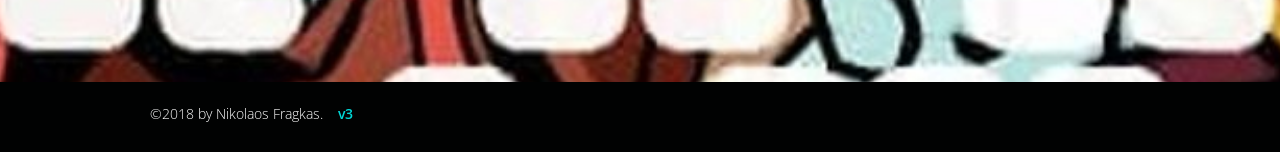
==== commit 02abfe2e: "Fit the hero portrait to the page width and shadow only the text. The picture is placed twice and cl" ====
--- a/index.html
+++ b/index.html
@@ -31,7 +31,10 @@
   <main id="content">
 
     <section class="hero parallax">
-      <div class="parallax-bg" aria-hidden="true"></div>
+      <div class="parallax-bg" aria-hidden="true">
+        <img src="assets/images/hero.jpg" alt="">
+        <img src="assets/images/hero.jpg" alt="">
+      </div>
       <div class="hero-inner">
         <p class="eyebrow">Passionate Game Programmer</p>
         <h1>Nikolaos Fragkas</h1>
@@ -108,7 +111,7 @@
 
   </main>
   <footer class="site-footer">
-    <p>©2018 by Nikolaos Fragkas. <span class="site-version">v2</span></p>
+    <p>©2018 by Nikolaos Fragkas. <span class="site-version">v3</span></p>
   </footer>
   <script src="js/parallax.js"></script>
 </body>
--- a/css/styles.css
+++ b/css/styles.css
@@ -144,23 +144,48 @@
 }
 
 .hero {
+  --hero-crop: 0.18;
   position: relative;
-  min-height: min(calc(100vh - var(--header)), 820px);
-  display: grid;
-  place-items: center;
-  padding: 72px 20px 64px;
+  min-height: min(calc(100vh - var(--header)), calc(100vw * 1350 / 1080));
+  display: flex;
+  align-items: flex-end;
+  justify-content: center;
+  padding: 0 20px;
   text-align: center;
 }
 
 .hero .parallax-bg {
-  background-image:
-    linear-gradient(rgba(1, 2, 2, 0.42), rgba(1, 2, 2, 0.42)),
-    url("../assets/images/hero.jpg");
-  background-position: center, center 28%;
+  top: calc(var(--hero-crop) * -100vw * 1350 / 1080);
+  height: auto;
+  aspect-ratio: auto;
+  background: none;
+  display: flex;
+  flex-direction: column;
+}
+
+.hero .parallax-bg img {
+  display: block;
+  width: 100%;
+  height: auto;
 }
 
 .hero-inner {
-  width: min(940px, 100%);
+  position: relative;
+  z-index: 2;
+  width: min(920px, 100%);
+  padding: 16px 0 26px;
+}
+
+.hero-inner::before {
+  content: "";
+  position: absolute;
+  z-index: -1;
+  left: 50%;
+  width: 100vw;
+  top: 0;
+  bottom: 0;
+  background: rgba(1, 2, 2, 0.42);
+  transform: translateX(-50%);
 }
 
 .eyebrow {
@@ -173,13 +198,25 @@
   text-underline-offset: 4px;
 }
 
+.hero .eyebrow {
+  margin-bottom: 6px;
+  font-size: 22px;
+}
+
 .hero h1 {
-  margin: 0 0 22px;
+  margin: 0 0 12px;
   font-family: var(--font-display);
   font-weight: 700;
-  font-size: clamp(48px, 7vw, 72px);
+  font-size: clamp(44px, 6vw, 72px);
   line-height: 1.05;
   letter-spacing: 0.01em;
+}
+
+.hero .lede {
+  margin-bottom: 16px;
+  max-width: 920px;
+  font-size: 16px;
+  line-height: 1.35;
 }
 
 .lede {
@@ -674,6 +711,35 @@
 }
 
 @media (max-width: 860px) {
+  .hero {
+    --hero-crop: 0;
+    min-height: 82vh;
+  }
+
+  .hero .parallax-bg {
+    top: 0;
+    height: 100%;
+  }
+
+  .hero .parallax-bg img {
+    width: 100%;
+    height: 100%;
+    object-fit: cover;
+    object-position: center 34%;
+  }
+
+  .hero .parallax-bg img + img {
+    display: none;
+  }
+
+  .hero h1 {
+    font-size: 40px;
+  }
+
+  .hero .lede {
+    font-size: 15px;
+  }
+
   .nav-burger {
     display: inline-flex;
     flex-direction: column;
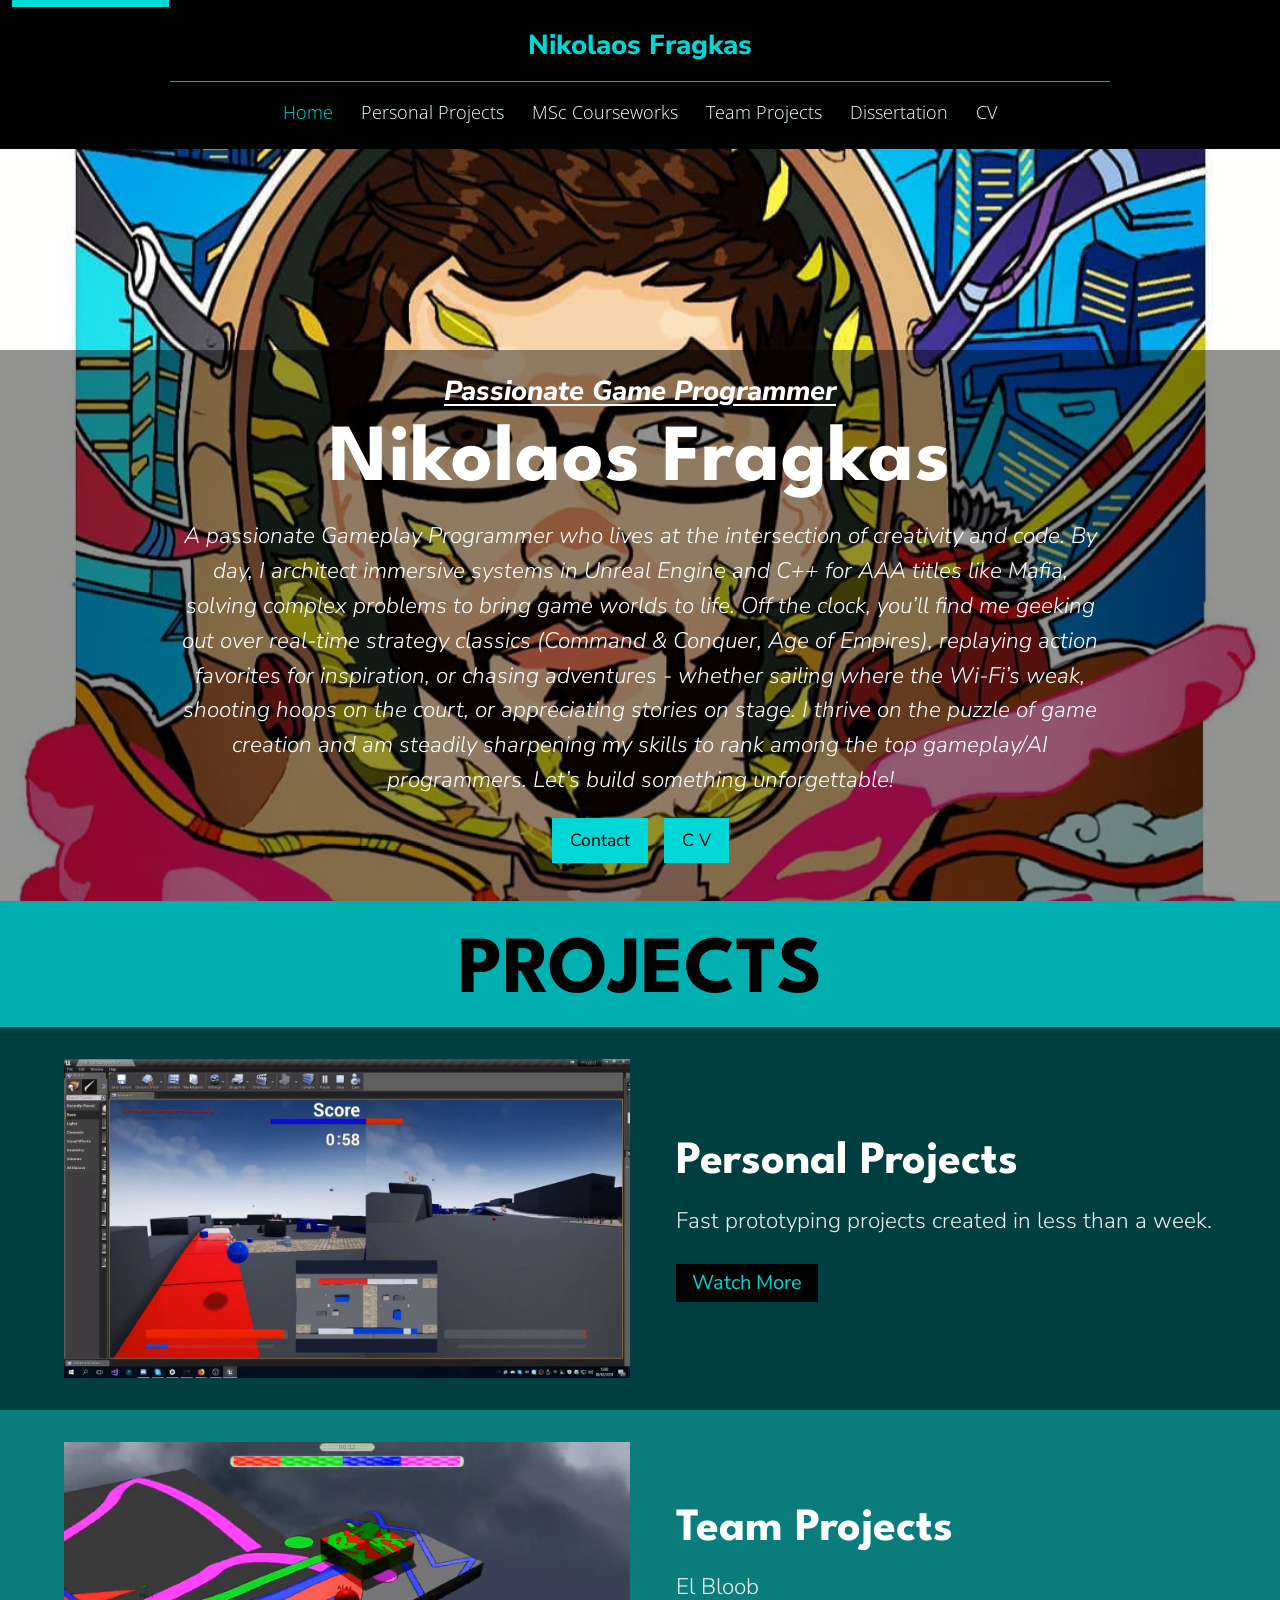
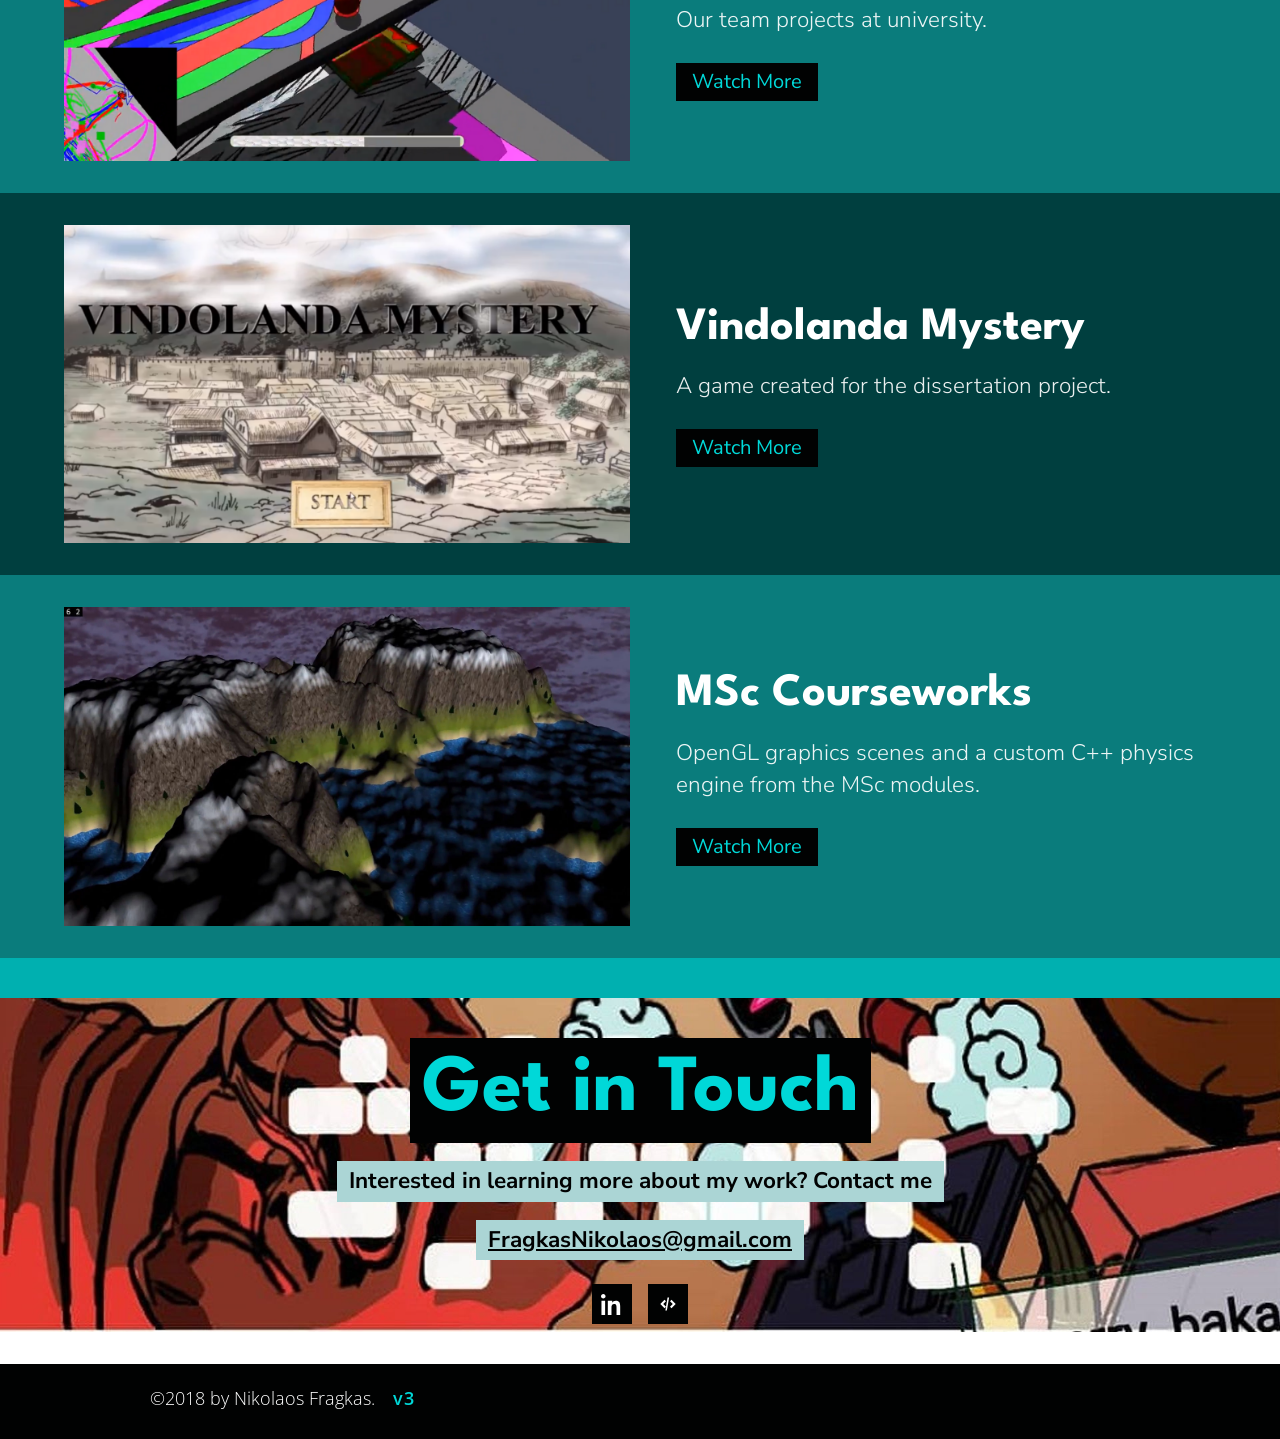
==== commit 24df8e39: "Polish portfolio layout, CV columns, and personal projects. Widen split/stack content, add Godot pla" ====
--- a/index.html
+++ b/index.html
@@ -22,8 +22,9 @@
     <label class="nav-burger" for="nav-toggle" aria-label="Menu"><span></span></label>
     <nav class="site-nav" aria-label="Primary">
       <a href="./" aria-current="page">Home</a>
+      <a href="personal-projects/">Personal Projects</a>
       <a href="courseworks/">MSc Courseworks</a>
-      <a href="teamproject/">Team Project</a>
+      <a href="teamproject/">Team Projects</a>
       <a href="dissertation/">Dissertation</a>
       <a href="cv/">CV</a>
     </nav>
@@ -49,63 +50,55 @@
       <div class="wrap">
         <h2 class="section-title">Projects</h2>
         <article class="project">
-          <a href="unreal4project/"><img src="assets/images/unreal.jpg" alt="Unreal Engine gameplay prototype"></a>
+          <a href="personal-projects/"><img src="assets/images/unreal.jpg" alt="Unreal Engine gameplay prototype"></a>
           <div>
-            <h3>Unreal Projects</h3>
+            <h3>Personal Projects</h3>
             <p>Fast prototyping projects created in less than a week.</p>
-            <a class="btn btn-dark" href="unreal4project/">Watch More</a>
+            <a class="btn btn-dark" href="personal-projects/">Watch More</a>
           </div>
         </article>
         <article class="project">
           <img src="assets/images/elbloob.png" alt="El Bloob paint-control arena">
           <div>
-            <h3>Team Project</h3>
-            <p>EL BLOOB<br>Our Team Project in the university.</p>
+            <h3>Team Projects</h3>
+            <p>El Bloob<br>Our team projects at university.</p>
             <a class="btn btn-dark" href="teamproject/">Watch More</a>
           </div>
         </article>
         <article class="project">
           <a href="dissertation/"><img src="assets/images/vindolanda.png" alt="Vindolanda Mystery title screen"></a>
           <div>
-            <h3>vindolanda<br>mystery</h3>
+            <h3>Vindolanda Mystery</h3>
             <p>A game created for the dissertation project.</p>
             <a class="btn btn-dark" href="dissertation/">Watch More</a>
           </div>
         </article>
         <article class="project">
-          <a href="courseworks/"><img src="assets/images/graphics.jpg" alt="OpenGL terrain and lighting scenes"></a>
+          <a href="courseworks/"><img src="assets/images/graphics.jpg" alt="OpenGL graphics and physics engine coursework"></a>
           <div>
-            <h3>OpenGL Graphics</h3>
-            <p>My university Coursework for the Graphics Module. Three scenes made with Open GL.</p>
+            <h3>MSc Courseworks</h3>
+            <p>OpenGL graphics scenes and a custom C++ physics engine from the MSc modules.</p>
             <a class="btn btn-dark" href="courseworks/">Watch More</a>
-          </div>
-        </article>
-        <article class="project">
-          <img src="assets/images/physics.jpg" alt="Custom physics engine demo">
-          <div>
-            <h3>Physics Engine</h3>
-            <p>My university coursework about a physics engine and a simple game made in this engine.</p>
-            <a class="btn btn-dark" href="courseworks/#physics">Watch More</a>
           </div>
         </article>
       </div>
     </section>
     <section class="contact parallax" id="homecontact">
-      <div class="parallax-bg" aria-hidden="true"></div>
-      <div>
-        <h2>Get in Touch</h2><br>
-        <p>Interested in learning more about my work? Contact me</p><br>
+      <div class="parallax-bg" aria-hidden="true">
+        <img src="assets/images/contact.jpg" alt="">
+      </div>
+      <div class="contact-inner">
+        <h2>Get in Touch</h2>
+        <p>Interested in learning more about my work? Contact me</p>
         <p><a href="mailto:FragkasNikolaos@gmail.com">FragkasNikolaos@gmail.com</a></p>
-        
-<div class="socials">
-  <a href="https://www.linkedin.com/in/nikolaos-fragkas-6a0761135/" target="_blank" rel="noopener noreferrer" aria-label="LinkedIn">
-    <svg viewBox="0 0 24 24" aria-hidden="true"><path d="M4.98 3.5C4.98 4.88 3.88 6 2.5 6S0 4.88 0 3.5 1.12 1 2.5 1s2.48 1.12 2.48 2.5zM.5 8.5h4V24h-4V8.5zM8.5 8.5h3.8v2.1h.05c.53-1 1.84-2.1 3.79-2.1 4.05 0 4.8 2.67 4.8 6.14V24h-4v-7.7c0-1.84-.03-4.2-2.56-4.2-2.56 0-2.95 2-2.95 4.06V24h-4V8.5z"/></svg>
-  </a>
-  <a href="https://www.codingame.com/profile/78af664668e95425b8b9f72c182a91101413352" target="_blank" rel="noopener noreferrer" aria-label="CodinGame">
-    <svg viewBox="0 0 24 24" aria-hidden="true"><path d="M8.2 16.6 3.6 12l4.6-4.6 1.6 1.6L6.8 12l3 3-1.6 1.6zm7.6 0-1.6-1.6 3-3-3-3 1.6-1.6L20.4 12l-4.6 4.6zM13.2 5l-2.4 14h-1.7l2.4-14h1.7z"/></svg>
-  </a>
-</div>
-
+        <div class="socials">
+          <a href="https://www.linkedin.com/in/nikolaos-fragkas-6a0761135/" target="_blank" rel="noopener noreferrer" aria-label="LinkedIn">
+            <svg viewBox="0 0 24 24" aria-hidden="true"><path d="M4.98 3.5C4.98 4.88 3.88 6 2.5 6S0 4.88 0 3.5 1.12 1 2.5 1s2.48 1.12 2.48 2.5zM.5 8.5h4V24h-4V8.5zM8.5 8.5h3.8v2.1h.05c.53-1 1.84-2.1 3.79-2.1 4.05 0 4.8 2.67 4.8 6.14V24h-4v-7.7c0-1.84-.03-4.2-2.56-4.2-2.56 0-2.95 2-2.95 4.06V24h-4V8.5z"/></svg>
+          </a>
+          <a href="https://www.codingame.com/profile/78af664668e95425b8b9f72c182a91101413352" target="_blank" rel="noopener noreferrer" aria-label="CodinGame">
+            <svg viewBox="0 0 24 24" aria-hidden="true"><path d="M8.2 16.6 3.6 12l4.6-4.6 1.6 1.6L6.8 12l3 3-1.6 1.6zm7.6 0-1.6-1.6 3-3-3-3 1.6-1.6L20.4 12l-4.6 4.6zM13.2 5l-2.4 14h-1.7l2.4-14h1.7z"/></svg>
+          </a>
+        </div>
       </div>
     </section>
 
--- a/css/styles.css
+++ b/css/styles.css
@@ -7,10 +7,20 @@
   --chip: #abd5d5;
   --yellow: #ffe152;
   --content: 980px;
+  --content-wide: min(1240px, calc(100vw - 48px));
   --header: 148px;
   --font-display: "League Spartan", "Arial Narrow", Impact, sans-serif;
   --font-body: "Nunito Sans", "Avenir Next", "Segoe UI", sans-serif;
   --font-nav: "Open Sans", "Segoe UI", sans-serif;
+
+  /* Typography scale — change sizes here to update the whole site. */
+  --font-size-title-1: clamp(49.5px, 6.75vw, 81px);
+  --font-size-title-2: 46.25px;
+  --font-size-text-1: 27.5px;
+  --font-size-text-2: 22.5px;
+  --font-size-text-3: 17.5px;
+  --font-size-text-4: 20px;
+
   color-scheme: dark;
 }
 
@@ -30,7 +40,7 @@
   color: var(--white);
   font-family: var(--font-body);
   font-weight: 300;
-  font-size: 16px;
+  font-size: var(--font-size-text-4);
   line-height: 1.55;
 }
 
@@ -68,7 +78,7 @@
   color: var(--cyan);
   font-family: var(--font-body);
   font-weight: 800;
-  font-size: 24px;
+  font-size: var(--font-size-text-1);
   line-height: 1.25;
   text-decoration: none;
 }
@@ -107,7 +117,7 @@
 .site-nav a {
   color: var(--white);
   font-family: var(--font-nav);
-  font-size: 14px;
+  font-size: var(--font-size-text-3);
   line-height: 1.43;
   text-decoration: none;
 }
@@ -173,7 +183,7 @@
   position: relative;
   z-index: 2;
   width: min(920px, 100%);
-  padding: 16px 0 26px;
+  padding: 24px 0 38px;
 }
 
 .hero-inner::before {
@@ -192,38 +202,37 @@
   margin: 0 0 14px;
   font-style: italic;
   font-weight: 800;
-  font-size: 24px;
+  font-size: var(--font-size-text-1);
   line-height: 1.25;
   text-decoration: underline;
   text-underline-offset: 4px;
 }
 
 .hero .eyebrow {
-  margin-bottom: 6px;
-  font-size: 22px;
+  margin-bottom: 10px;
 }
 
 .hero h1 {
-  margin: 0 0 12px;
+  margin: 0 0 16px;
   font-family: var(--font-display);
   font-weight: 700;
-  font-size: clamp(44px, 6vw, 72px);
+  font-size: var(--font-size-title-1);
   line-height: 1.05;
   letter-spacing: 0.01em;
 }
 
 .hero .lede {
-  margin-bottom: 16px;
+  margin-bottom: 20px;
   max-width: 920px;
-  font-size: 16px;
-  line-height: 1.35;
+  font-size: var(--font-size-text-2);
+  line-height: 1.55;
 }
 
 .lede {
   margin: 0 auto 36px;
   max-width: 860px;
   font-style: italic;
-  font-size: 18px;
+  font-size: var(--font-size-text-2);
   font-weight: 300;
 }
 
@@ -245,7 +254,7 @@
   background: var(--cyan);
   color: var(--ink);
   font-family: var(--font-body);
-  font-size: 16px;
+  font-size: var(--font-size-text-3);
   font-weight: 400;
   line-height: 1.2;
   text-decoration: none;
@@ -262,7 +271,7 @@
   padding: 6px 14px;
   background: var(--ink);
   color: var(--cyan);
-  font-size: 15px;
+  font-size: var(--font-size-text-3);
 }
 
 .btn-dark:hover,
@@ -340,32 +349,108 @@
 .section-physics .parallax-bg { background-image: url("../assets/images/physics.jpg"); }
 .section-elbloob .parallax-bg { background-image: url("../assets/images/elbloob.png"); }
 .section-vindolanda .parallax-bg { background-image: url("../assets/images/vindolanda.png"); }
-.section-unreal .parallax-bg { background-image: url("../assets/images/unreal.jpg"); }
+.section-godot {
+  color: var(--white);
+}
+
+.section-godot .parallax-bg {
+  background-color: #2f3a63;
+  background-image: url("../assets/images/godot-emblem.png");
+  background-size: min(72vmin, 640px);
+  background-repeat: no-repeat;
+  background-position: center calc(50% - 250px);
+}
+
+.section-godot.section-cyan.parallax .parallax-bg::after {
+  background: rgba(24, 30, 52, 0.55);
+  opacity: 1;
+}
+
+.section-unreal .parallax-bg {
+  background-image: url("../assets/images/ue-emblem.jpg");
+  background-size: cover;
+  background-position: center calc(50% + 25px);
+}
+
+.section-unreal.section-charcoal.parallax .parallax-bg::after {
+  background: var(--charcoal);
+  opacity: 0.48;
+}
+
+.section-unreal.section-ink.parallax .parallax-bg::after {
+  background: var(--ink);
+  opacity: 0.42;
+}
 
 .wrap {
   width: min(var(--content), 100%);
   margin: 0 auto;
+}
+
+.wrap.split,
+.wrap.stack,
+.wrap.two-col,
+.wrap.button-cluster,
+.wrap.jobs-cols,
+.jobs .wrap {
+  width: var(--content-wide);
 }
 
 .section-title {
   margin: 0 0 48px;
   font-family: var(--font-display);
   font-weight: 700;
-  font-size: 32px;
+  font-size: var(--font-size-title-1);
   line-height: 1.25;
   text-align: center;
 }
 
+#projects {
+  /* Slightly darker than .btn (var(--cyan)); shows at section start and end. */
+  --project-canvas: var(--cyan-deep);
+  --project-band-dark: #003f3f;
+  --project-band-light: #0a7c7c;
+  padding: 6px 0 40px;
+  background: var(--project-canvas);
+}
+
+#projects .wrap {
+  width: 100%;
+  max-width: none;
+}
+
+#projects .section-title {
+  width: 100%;
+  max-width: none;
+  margin: 0;
+  box-sizing: border-box;
+  min-height: 56px;
+  /* Top space above the label is half the previous amount. */
+  padding: 15px 20px 4px;
+  background: color-mix(in srgb, var(--project-canvas) 55%, transparent);
+  color: var(--ink);
+  font-family: var(--font-display);
+  font-weight: 700;
+  font-size: var(--font-size-title-1);
+  line-height: 1.25;
+  text-align: center;
+  text-transform: uppercase;
+}
+
 .project {
   display: grid;
-  grid-template-columns: minmax(0, 460px) minmax(0, 1fr);
-  gap: 40px;
+  grid-template-columns: minmax(0, 1.05fr) minmax(0, 1fr);
+  gap: 46px;
   align-items: center;
-  margin: 0 auto 56px;
-}
-
-.project:last-child {
-  margin-bottom: 0;
+  width: 100%;
+  margin: 0;
+  padding: 32px clamp(20px, 5vw, 72px);
+  background: var(--project-band-dark);
+  color: var(--white);
+}
+
+.project:nth-of-type(even) {
+  background: var(--project-band-light);
 }
 
 .project img {
@@ -377,37 +462,66 @@
 }
 
 .project h3 {
-  margin: 0 0 12px;
+  margin: 0 0 14px;
   font-family: var(--font-display);
   font-weight: 700;
-  font-size: 32px;
-  line-height: 1.25;
+  font-size: var(--font-size-title-2);
+  line-height: 1.2;
+  color: var(--white);
 }
 
 .project p {
-  margin: 0 0 22px;
-  font-size: 16px;
+  margin: 0 0 26px;
+  font-size: var(--font-size-text-2);
+  line-height: 1.45;
+  color: rgba(255, 255, 255, 0.92);
+}
+
+#projects .btn-dark {
+  min-height: 37px;
+  padding: 7px 16px;
+  font-size: calc(var(--font-size-text-3) * 1.15);
 }
 
 .contact {
+  /* One full-width banner, cropped shorter than the image so parallax has room without tiling. */
+  --contact-crop: 0.5;
+  --contact-image-height: calc(100vw * 738 / 1920);
   position: relative;
-  min-height: 640px;
+  min-height: calc(var(--contact-image-height) * (1 - var(--contact-crop)));
   display: grid;
   place-items: center;
   text-align: center;
-  padding: 72px 20px;
+  padding: 40px 20px;
   color: var(--ink);
 }
 
 .contact .parallax-bg {
-  background-image: url("../assets/images/contact.jpg");
+  /* Center the crop so spare above/below is equal; never stack a second copy. */
+  top: calc(var(--contact-image-height) * var(--contact-crop) * -0.5);
+  height: auto;
+  background: none;
+}
+
+.contact .parallax-bg img {
+  display: block;
+  width: 100%;
+  height: auto;
+}
+
+.contact-inner {
+  display: flex;
+  flex-direction: column;
+  align-items: center;
+  gap: 18px;
+  width: min(920px, 100%);
 }
 
 .contact h2,
 .contact p {
   display: inline-block;
-  margin: 0 0 22px;
-  padding: 2px 8px;
+  margin: 0;
+  padding: 4px 12px;
 }
 
 .contact h2 {
@@ -415,14 +529,16 @@
   color: var(--cyan);
   font-family: var(--font-display);
   font-weight: 700;
-  font-size: 32px;
-  line-height: 1.25;
+  font-size: var(--font-size-title-1);
+  line-height: 1.2;
 }
 
 .contact p {
   background: var(--chip);
   color: var(--ink);
   font-weight: 700;
+  font-size: var(--font-size-text-2);
+  line-height: 1.45;
 }
 
 .contact a {
@@ -432,13 +548,13 @@
 .socials {
   display: flex;
   justify-content: center;
-  gap: 14px;
-  margin-top: 8px;
+  gap: 16px;
+  margin-top: 6px;
 }
 
 .socials a {
-  width: 32px;
-  height: 32px;
+  width: 40px;
+  height: 40px;
   display: grid;
   place-items: center;
   background: var(--ink);
@@ -446,8 +562,8 @@
 }
 
 .socials svg {
-  width: 18px;
-  height: 18px;
+  width: 22px;
+  height: 22px;
   fill: currentColor;
 }
 
@@ -456,7 +572,7 @@
   color: var(--white);
   padding: 22px 20px 28px;
   font-family: var(--font-nav);
-  font-size: 14px;
+  font-size: var(--font-size-text-3);
   line-height: 1.43;
 }
 
@@ -474,29 +590,36 @@
 
 .split {
   display: grid;
-  grid-template-columns: minmax(0, 1fr) minmax(0, 1fr);
-  gap: 36px;
-  align-items: center;
+  grid-template-columns: minmax(0, 1.05fr) minmax(0, 1fr);
+  gap: clamp(24px, 3vw, 48px);
+  align-items: stretch;
 }
 
 .split .copy {
   text-align: center;
+  min-width: 0;
+}
+
+.split .copy p {
+  width: 100%;
+  max-width: none;
 }
 
 .split h1,
+.split h2.display,
 .stack h1,
 .stack h2.display {
   margin: 0 0 12px;
   font-family: var(--font-display);
   font-weight: 700;
-  font-size: 32px;
+  font-size: var(--font-size-title-2);
   line-height: 1.2;
 }
 
 .subhead {
   margin: 0 0 18px;
   font-weight: 800;
-  font-size: 20px;
+  font-size: var(--font-size-text-1);
   line-height: 1.25;
 }
 
@@ -512,6 +635,13 @@
   background: #000;
 }
 
+.split .video {
+  aspect-ratio: auto;
+  height: 100%;
+  min-height: clamp(260px, 32vw, 480px);
+  align-self: stretch;
+}
+
 .video iframe {
   position: absolute;
   inset: 0;
@@ -521,7 +651,7 @@
 }
 
 .stack {
-  width: min(860px, 100%);
+  width: 100%;
   margin: 0 auto;
   text-align: center;
 }
@@ -529,8 +659,27 @@
 .stack .video,
 .stack + .video,
 .video-block {
-  width: min(940px, 100%);
+  width: 100%;
+  max-width: min(1100px, 100%);
   margin: 28px auto 0;
+  aspect-ratio: 16 / 9;
+}
+
+.video.playable {
+  max-width: min(900px, 100%);
+  aspect-ratio: 16 / 10;
+  min-height: 420px;
+  border: 2px solid rgba(1, 2, 2, 0.35);
+  margin-bottom: 36px;
+}
+
+.play-actions {
+  margin: 0;
+}
+
+.btn-play {
+  min-height: 52px;
+  padding: 10px 28px;
 }
 
 .stack ul,
@@ -578,8 +727,13 @@
 }
 
 .banner .banner-inner {
-  position: relative;
+  position: absolute;
+  left: 50%;
+  top: 66%;
+  transform: translate(-50%, -50%);
   z-index: 1;
+  width: max-content;
+  max-width: calc(100% - 40px);
 }
 
 .banner h1,
@@ -587,7 +741,7 @@
   margin: 0;
   font-family: var(--font-display);
   font-weight: 700;
-  font-size: clamp(28px, 4vw, 32px);
+  font-size: var(--font-size-title-1);
   line-height: 1.25;
   text-shadow: 0 1px 2px rgba(0, 0, 0, 0.35);
 }
@@ -595,7 +749,7 @@
 .banner p {
   margin: 10px 0 0;
   font-weight: 800;
-  font-size: 20px;
+  font-size: var(--font-size-text-1);
   text-shadow: 0 1px 2px rgba(0, 0, 0, 0.35);
 }
 
@@ -616,21 +770,43 @@
 }
 
 .banner-work .parallax-bg { background-image: url("../assets/images/cv-work.jpg"); }
-.banner-edu .parallax-bg { background-image: url("../assets/images/cv-edu.jpg"); }
+.banner-edu {
+  min-height: 528px;
+}
+
+.banner-edu .parallax-bg {
+  background-image: url("../assets/images/cv-edu.jpg");
+  top: calc(-50vh - 200px);
+}
 .banner-skills .parallax-bg { background-image: url("../assets/images/cv-skills.jpg"); }
 .banner-activities .parallax-bg { background-image: url("../assets/images/cv-activities.jpg"); }
 
-.banner-edu h2 {
-  color: var(--ink);
-  text-shadow: 0 0 8px rgba(255, 255, 255, 0.85);
-}
-
-.banner-skills h2 {
+.banner-edu h1 {
+  color: var(--cyan);
+  text-shadow: 0 1px 2px rgba(0, 0, 0, 0.35);
+}
+
+.banner-skills h1 {
   color: var(--cyan);
 }
 
 .jobs {
   padding: 56px 20px 72px;
+}
+
+.wrap.jobs-cols {
+  width: min(1680px, calc(100vw - 48px));
+}
+
+.jobs-cols {
+  display: grid;
+  grid-template-columns: repeat(auto-fit, minmax(min(100%, 360px), 1fr));
+  gap: 40px clamp(40px, 4.5vw, 72px);
+  align-items: start;
+}
+
+.jobs-cols .job + .job {
+  margin-top: 0;
 }
 
 .job + .job {
@@ -642,7 +818,7 @@
   margin: 0 0 8px;
   font-family: var(--font-display);
   font-weight: 700;
-  font-size: 32px;
+  font-size: var(--font-size-title-2);
   line-height: 1.25;
 }
 
@@ -650,12 +826,12 @@
 .job .game {
   margin: 0 0 6px;
   font-weight: 800;
-  font-size: 20px;
+  font-size: var(--font-size-text-1);
   line-height: 1.25;
 }
 
 .job .game {
-  font-size: 18px;
+  font-size: var(--font-size-text-2);
   margin-bottom: 12px;
 }
 
@@ -665,11 +841,11 @@
   gap: 40px;
 }
 
-.two-col h3 {
+.two-col h2 {
   margin: 0 0 12px;
   font-family: var(--font-display);
   font-weight: 700;
-  font-size: 32px;
+  font-size: var(--font-size-title-2);
   line-height: 1.25;
 }
 
@@ -682,7 +858,12 @@
 }
 
 .pdf-banner {
-  min-height: 340px;
+  min-height: 289px;
+}
+
+/* Continue the Activities image lower in frame so the two banners don't match. */
+.pdf-banner .parallax-bg {
+  top: calc(-50vh - 105px);
 }
 
 .btn-pdf {
@@ -694,7 +875,7 @@
   color: var(--ink);
   font-family: Arial, Helvetica, sans-serif;
   font-weight: 700;
-  font-size: 20px;
+  font-size: var(--font-size-text-1);
   box-shadow: 0 3px 0 rgba(255, 140, 98, 0.35);
 }
 
@@ -710,7 +891,40 @@
   outline-offset: 3px;
 }
 
+@media (max-width: 1024px) {
+  .wrap.split,
+  .wrap.stack,
+  .wrap.two-col,
+  .wrap.button-cluster,
+  .wrap.jobs-cols,
+  .jobs .wrap {
+    width: min(100%, calc(100vw - 32px));
+  }
+
+  .split,
+  .two-col {
+    grid-template-columns: 1fr;
+  }
+
+  .split .video {
+    order: -1;
+    width: 100%;
+    height: auto;
+    min-height: 0;
+    aspect-ratio: 16 / 9;
+  }
+}
+
 @media (max-width: 860px) {
+  :root {
+    --font-size-title-1: 54px;
+    --font-size-title-2: 37.5px;
+    --font-size-text-1: 25px;
+    --font-size-text-2: 20px;
+    --font-size-text-3: 17.5px;
+    --font-size-text-4: 18.75px;
+  }
+
   .hero {
     --hero-crop: 0;
     min-height: 82vh;
@@ -732,12 +946,23 @@
     display: none;
   }
 
-  .hero h1 {
-    font-size: 40px;
-  }
-
-  .hero .lede {
-    font-size: 15px;
+  .contact {
+    --contact-crop: 0.35;
+    min-height: 360px;
+  }
+
+  .contact .parallax-bg {
+    top: calc(var(--contact-image-height) * var(--contact-crop) * -0.5);
+    height: auto;
+  }
+
+  .contact .parallax-bg img {
+    width: 100%;
+    height: auto;
+  }
+
+  .contact-inner {
+    gap: 16px;
   }
 
   .nav-burger {
@@ -785,20 +1010,38 @@
     transform: translateY(-7px) rotate(-45deg);
   }
 
-  .project,
-  .split,
-  .two-col {
+  .wrap.split,
+  .wrap.stack,
+  .wrap.two-col,
+  .wrap.button-cluster,
+  .wrap.jobs-cols,
+  .jobs .wrap {
+    width: min(100%, calc(100vw - 32px));
+  }
+
+  .jobs-cols {
     grid-template-columns: 1fr;
   }
 
-  .hero h1 {
-    font-size: 48px;
-  }
-
-  .project h3,
-  .job h2,
-  .job h3,
-  .section-title {
-    font-size: 28px;
-  }
-}
+  .button-cluster {
+    flex-direction: column;
+    align-items: center;
+  }
+
+  /* Slot UI needs desktop width; open fullscreen on phone instead. */
+  .video.playable {
+    display: none;
+  }
+
+  .btn-play {
+    width: min(100%, 320px);
+    min-height: 56px;
+    font-size: var(--font-size-text-2);
+  }
+
+  .project {
+    grid-template-columns: 1fr;
+    gap: 28px;
+    padding: 28px 20px;
+  }
+}
